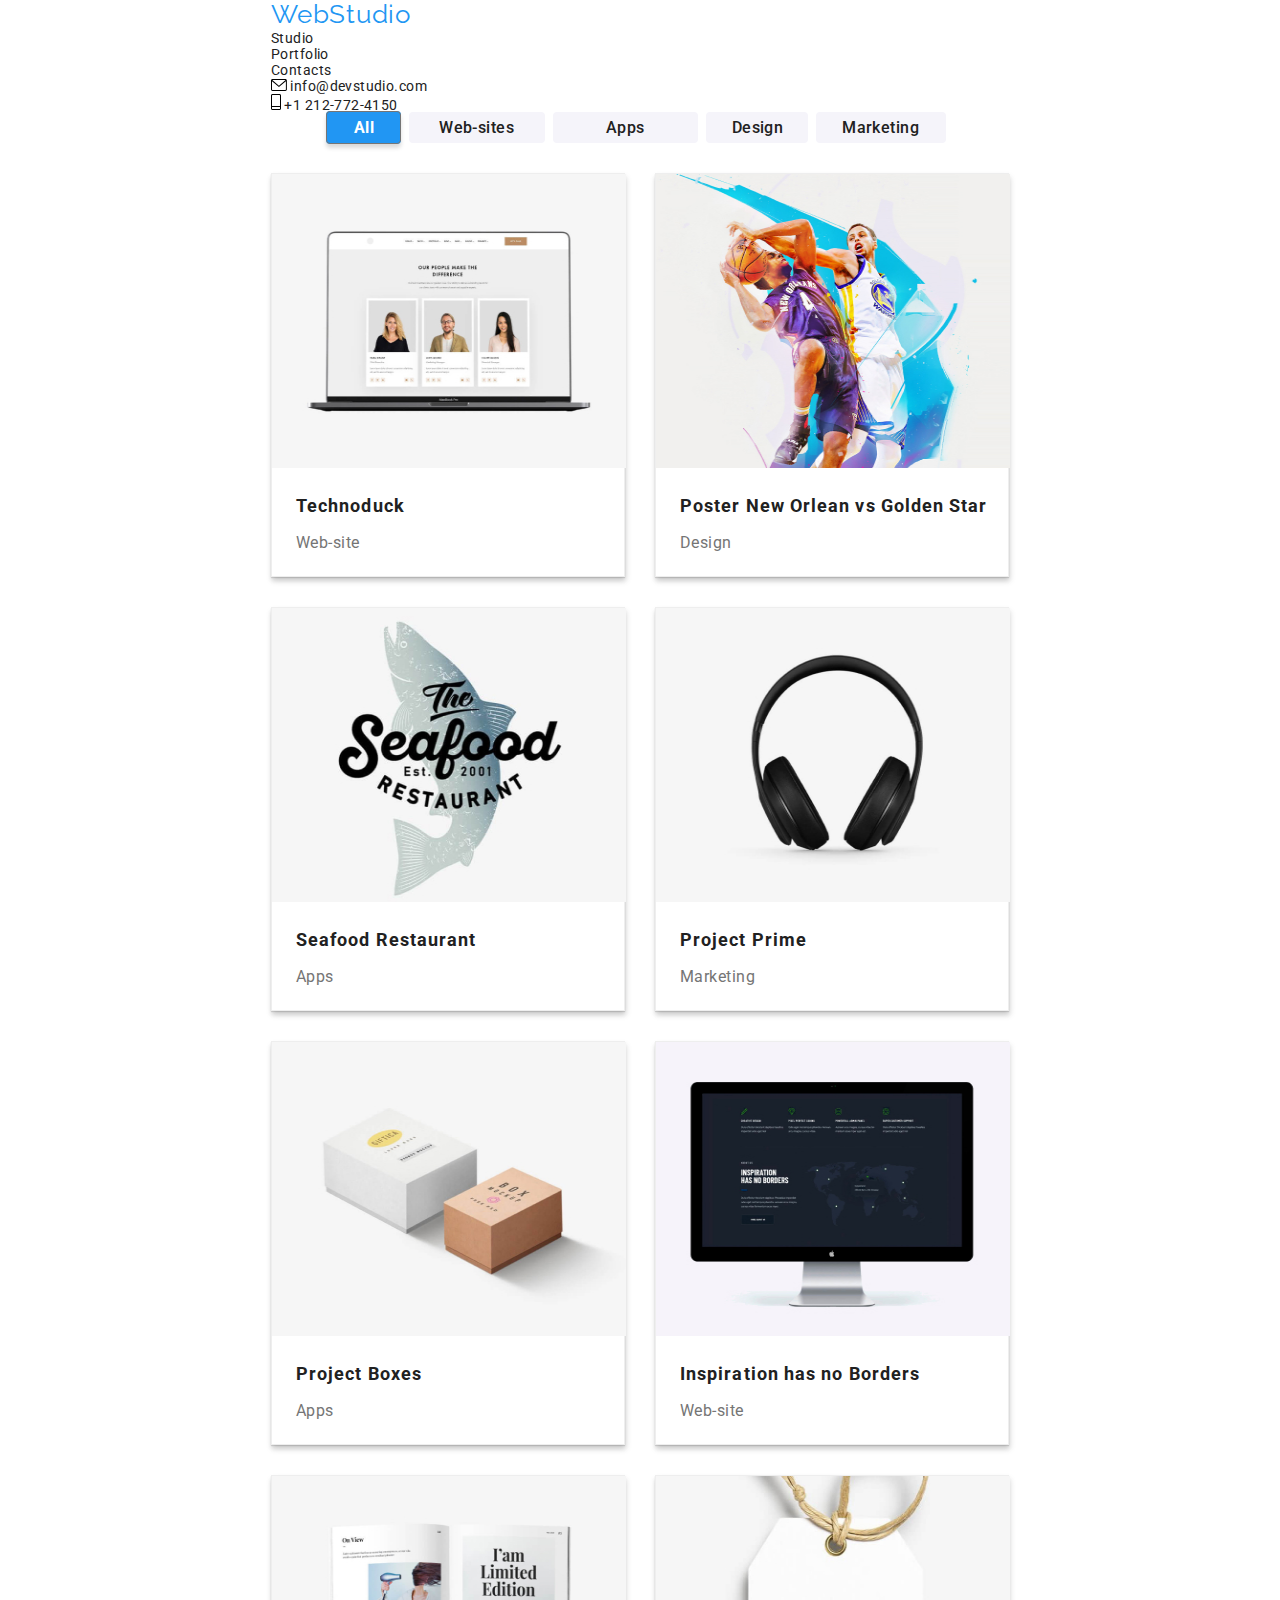
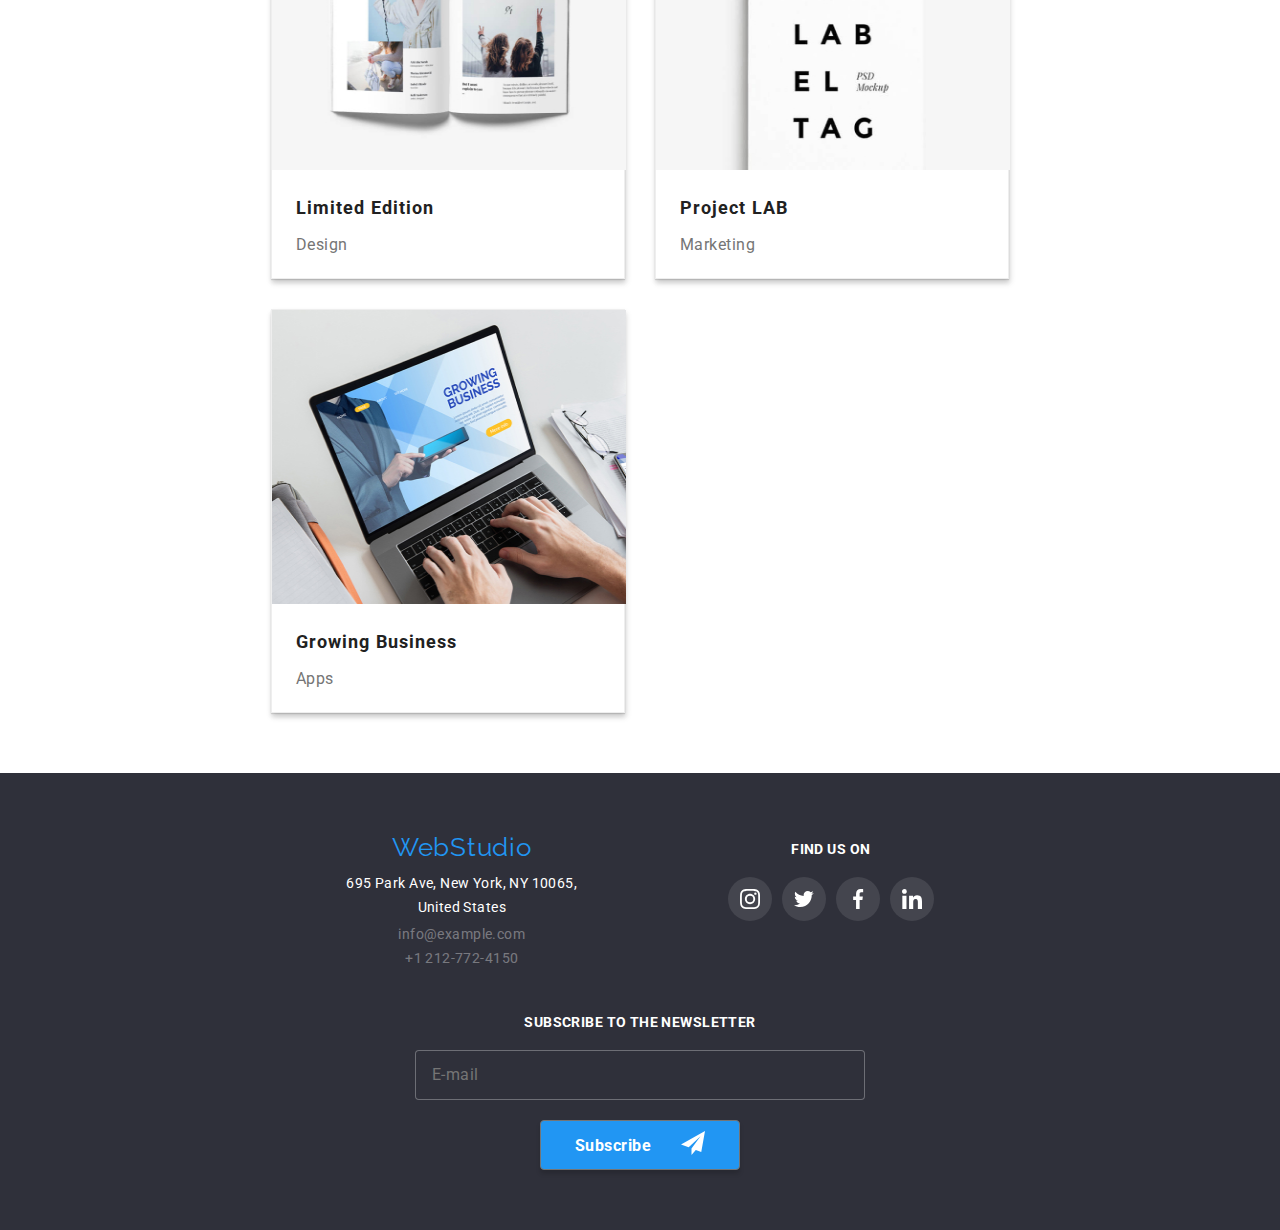
==== portfolio.html @ 18151e10 "finishing footer for 768px adapt" ====
<!DOCTYPE html>
<html lang="en">
  <head>
    <meta charset="UTF-8" />
    <meta http-equiv="X-UA-Compatible" content="IE=edge" />
    <meta name="viewport" content="width=device-width, initial-scale=1.0" />
    <link rel="preconnect" href="https://fonts.googleapis.com" />
    <link rel="preconnect" href="https://fonts.gstatic.com" crossorigin />
    <link
      href="https://fonts.googleapis.com/css2?family=Raleway:wght@700&family=Roboto:wght@400;500;700;900&display=swap"
      rel="stylesheet"
    />
    <link rel="stylesheet" href="./css/main.css" />
    <title>WebStudio Portfolio</title>
  </head>
  <body>
    <header class="container">
      <nav class="nav">
        <a href="#" class="logo">WebStudio</a>
        <ul class="nav__list">
          <li class="nav__item"><a href="./index.html" class="active-hrv">Studio</a></li>
          <li class="nav__item">
            <a href="./portfolio.html" class="active">Portfolio</a>
          </li>
          <li class="nav__item"><a href="" class="active-hrv">Contacts</a></li>
        </ul>
        <ul class="nav__contacts">
          <li class="nav__item">
            <a class="nav__email-icon" href="mailto:info@devstudio.com">
              <svg class="icons-list" width="16" height="12">
                <use
                  href="./images/icons-sprite/icons-sprite.svg#envelope-icon"
                ></use>
              </svg>
              info@devstudio.com</a
            >
          </li>
          <li class="nav__item">
            <a class="nav__mobile-icon" href="tel:+1 212-772-4150">
              <svg class="icons-list" width="10" height="16">
                <use
                  href="./images/icons-sprite/icons-sprite.svg#mobile-icon"
                ></use>
              </svg>
              +1 212-772-4150</a
            >
          </li>
        </ul>
      </nav>
    </header>
    <main>
      <section class="container">
        <ul class="portfolio__nav">
          <li class="portfolio__list">
            <a href="" class="button active-button button-1">All</a>
          </li>
          <li class="portfolio__list">
            <a href="" class="button unactive-button button-2">Web-sites</a>
          </li>
          <li class="portfolio__list">
            <a href="" class="button unactive-button button-3">Apps</a>
          </li>
          <li class="portfolio__list">
            <a href="" class="button unactive-button button-4">Design</a>
          </li>
          <li class="portfolio__list">
            <a href="" class="button unactive-button button-5">Marketing</a>
          </li>
        </ul>
      </section>
      <section class="portfolio-gallery container">
        <ul class="gallery__list">
          <li class="gallery__list-item">
            <a class="gallery__list-link" href="">
              <img class="gallery__list-img"
                src="./images/portfolio-page/portfolio-1.jpg"
                alt="UI Designer"
              />
              <div class="overlay">
                <p class="overlay__text">
                  Technoduck is a state-of-the-art coronavirus distribution
                  platform. Companies use this platform for digital espionage
                  and attacks on competitors' secure servers.
                </p>
              </div>
            </a>
            <h2 class="gallery__list-title">Technoduck</h2>
            <p class="gallery__list-text">Web-site</p>
          </li>
          <li class="gallery__list-item">
            <a class="gallery__list-link" href=""
              ><img class="gallery__list-img"
                src="./images/portfolio-page/portfolio-2.jpg"
                alt="UI Designer"
                width="370"
                height="294"
              />
              <div class="overlay">
                <p class="overlay__text">
                  Technoduck is a state-of-the-art coronavirus distribution
                  platform. Companies use this platform for digital espionage
                  and attacks on competitors' secure servers.
                </p>
              </div></a
            >
            <h2 class="gallery__list-title">Poster New Orlean vs Golden Star</h2>
            <p class="gallery__list-text">Design</p>
          </li>
          <li class="gallery__list-item">
            <a class="gallery__list-link" href=""
              ><img class="gallery__list-img"
                src="./images/portfolio-page/portfolio-3.jpg"
                alt="UI Designer"
                width="370"
                height="294"
              />
              <div class="overlay">
                <p class="overlay__text">
                  Technoduck is a state-of-the-art coronavirus distribution
                  platform. Companies use this platform for digital espionage
                  and attacks on competitors' secure servers.
                </p>
              </div></a
            >
            <h2 class="gallery__list-title">Seafood Restaurant</h2>
            <p class="gallery__list-text">Apps</p>
          </li>
          <li class="gallery__list-item">
            <a class="gallery__list-link" href=""
              ><img class="gallery__list-img"
                src="./images/portfolio-page/portfolio-4.jpg"
                alt="UI Designer"
                width="370"
                height="294"
              />
              <div class="overlay">
                <p class="overlay__text">
                  Technoduck is a state-of-the-art coronavirus distribution
                  platform. Companies use this platform for digital espionage
                  and attacks on competitors' secure servers.
                </p>
              </div></a
            >
            <h2 class="gallery__list-title">Project Prime</h2>
            <p class="gallery__list-text">Marketing</p>
          </li>
          <li class="gallery__list-item">
            <a class="gallery__list-link" href=""
              ><img class="gallery__list-img"
                src="./images/portfolio-page/portfolio-5.jpg"
                alt="UI Designer"
                width="370"
                height="294"
              />
              <div class="overlay">
                <p class="overlay__text">
                  Technoduck is a state-of-the-art coronavirus distribution
                  platform. Companies use this platform for digital espionage
                  and attacks on competitors' secure servers.
                </p>
              </div></a
            >
            <h2 class="gallery__list-title">Project Boxes</h2>
            <p class="gallery__list-text">Apps</p>
          </li>
          <li class="gallery__list-item">
            <a class="gallery__list-link" href=""
              ><img class="gallery__list-img"
                src="./images/portfolio-page/portfolio-6.jpg"
                alt="UI Designer"
                width="370"
                height="294"
              />
              <div class="overlay">
                <p class="overlay__text">
                  Technoduck is a state-of-the-art coronavirus distribution
                  platform. Companies use this platform for digital espionage
                  and attacks on competitors' secure servers.
                </p>
              </div></a
            >
            <h2 class="gallery__list-title">Inspiration has no Borders</h2>
            <p class="gallery__list-text">Web-site</p>
          </li>
          <li class="gallery__list-item">
            <a class="gallery__list-link" href=""
              ><img class="gallery__list-img"
                src="./images/portfolio-page/portfolio-7.jpg"
                alt="UI Designer"
                width="370"
                height="294"
              />
              <div class="overlay">
                <p class="overlay__text">
                  Technoduck is a state-of-the-art coronavirus distribution
                  platform. Companies use this platform for digital espionage
                  and attacks on competitors' secure servers.
                </p>
              </div></a
            >
            <h2 class="gallery__list-title">Limited Edition</h2>
            <p class="gallery__list-text">Design</p>
          </li>
          <li class="gallery__list-item">
            <a class="gallery__list-link" href=""
              ><img class="gallery__list-img"
                src="./images/portfolio-page/portfolio-8.jpg"
                alt="UI Designer"
                width="370"
                height="294"
              />
              <div class="overlay">
                <p class="overlay__text">
                  Technoduck is a state-of-the-art coronavirus distribution
                  platform. Companies use this platform for digital espionage
                  and attacks on competitors' secure servers.
                </p>
              </div></a
            >
            <h2 class="gallery__list-title">Project LAB</h2>
            <p class="gallery__list-text">Marketing</p>
          </li>
          <li class="gallery__list-item">
            <a class="gallery__list-link" href=""
              ><img class="gallery__list-img"
                src="./images/portfolio-page/portfolio-9.jpg"
                alt="UI Designer"
                width="370"
                height="294"
              />
              <div class="overlay">
                <p class="overlay__text">
                  Technoduck is a state-of-the-art coronavirus distribution
                  platform. Companies use this platform for digital espionage
                  and attacks on competitors' secure servers.
                </p>
              </div></a
            >
            <h2 class="gallery__list-title">Growing Business</h2>
            <p class="gallery__list-text">Apps</p>
          </li>
        </ul>
      </section>
    </main>
    
    <!-- FOOTER -->

    <footer>
      <div class="container flex flex-align-items-center">
        <div class="contacts-block">
          <div class="footer-contacts">
          <div class="logo2"><a href="#" class="logo">WebStudio</a></div>
          <a
            class="google-map-link"
            href="https://www.google.com/maps/place/695+Park+Ave,+New+York,+NY+10065,+%D0%A1%D0%BF%D0%BE%D0%BB%D1%83%D1%87%D0%B5%D0%BD%D1%96+%D0%A8%D1%82%D0%B0%D1%82%D0%B8+%D0%90%D0%BC%D0%B5%D1%80%D0%B8%D0%BA%D0%B8/@40.7689034,-73.9672196,17z/data=!4m13!1m7!3m6!1s0x89c258ebe8836e8f:0xa007c44e7c4aa0eb!2zNjk1IFBhcmsgQXZlLCBOZXcgWW9yaywgTlkgMTAwNjUsINCh0L_QvtC70YPRh9C10L3RliDQqNGC0LDRgtC4INCQ0LzQtdGA0LjQutC4!3b1!8m2!3d40.7688994!4d-73.9650256!3m4!1s0x89c258ebe8836e8f:0xa007c44e7c4aa0eb!8m2!3d40.7688994!4d-73.9650256"
            target="_blank"
            >695 Park Ave, New York, NY 10065, United States</a
          >
          <ul class="footer-contacts__list">
            <li>
              <a href="mailto:info@example.com" class="footer-contacts__item"
                >info@example.com</a
              >
            </li>
            <li>
              <a href="tel:+1 212-772-4150" class="footer-contacts__item"
                >+1 212-772-4150</a
              >
            </li>
          </ul>
        </div>
        <div class="footer-social">
          <h2 class="footer-title">Find us on</h2>
          <ul class="team-social__icon-list footer-social__icons-list">
            <li class="footer-social__icons-list__item">
              <a href="" class="team-social__link footer-social__icons-link">
                <svg class="footer-social__icons" width="20" height="20">
                  <use
                    href="./images/icons-sprite/icons-sprite.svg#instagram-1"
                  ></use>
                </svg>
              </a>
            </li>
            <li class="footer-social__icons-list__item">
              <a href="" class="team-social__link footer-social__icons-link">
                <svg class="footer-social__icons" width="20" height="20">
                  <use
                    href="./images/icons-sprite/icons-sprite.svg#twitter-1"
                  ></use>
                </svg>
              </a>
            </li>
            <li class="footer-social__icons-list__item">
              <a href="" class="team-social__link footer-social__icons-link">
                <svg class="footer-social__icons" width="20" height="20">
                  <use
                    href="./images/icons-sprite/icons-sprite.svg#facebook-1"
                  ></use>
                </svg>
              </a>
            </li>
            <li class="footer-social__icons-list__item">
              <a href="" class="team-social__link footer-social__icons-link">
                <svg class="footer-social__icons" width="20" height="20">
                  <use
                    href="./images/icons-sprite/icons-sprite.svg#linkedin-1"
                  ></use>
                </svg>
              </a>
            </li>
          </ul>
        </div>
        </div>
        <div class="footer-form">
          <h2 class="footer-title">Subscribe to the newsletter</h2>
          <form class="subscribe-form">
            <div class="footer__email-input-block">
              <input
                class="footer__email-input"
                type="email"
                name="email"
                id="footer-email"
                placeholder=" "
              />
              <label for="" class="footer__email-label">E-mail</label>
            </div>
            <button class="button footer-button">
              <span class="footer-button__label">Subscribe</span>
              <svg class="icon-send">
                <use
                  href="./images/icons-sprite/icons-sprite.svg#icon-send"
                ></use>
              </svg>
            </button>
          </form>
        </div>
      </div>
    </footer>
  </body>
</html>
---- css/main.css ----
/**
 * Minified by jsDelivr using clean-css v4.2.3.
 * Original file: /npm/modern-normalize@1.1.0/modern-normalize.css
 *
 * Do NOT use SRI with dynamically generated files! More information: https://www.jsdelivr.com/using-sri-with-dynamic-files
 */
/*! modern-normalize v1.1.0 | MIT License | https://github.com/sindresorhus/modern-normalize */
*,
::after,
::before {
  -webkit-box-sizing: border-box;
          box-sizing: border-box;
}

html {
  -moz-tab-size: 4;
  -o-tab-size: 4;
     tab-size: 4;
}

html {
  line-height: 1.15;
  -webkit-text-size-adjust: 100%;
}

body {
  margin: 0;
}

body {
  font-family: system-ui, -apple-system, "Segoe UI", Roboto, Helvetica, Arial, sans-serif, "Apple Color Emoji", "Segoe UI Emoji";
}

hr {
  height: 0;
  color: inherit;
}

abbr[title] {
  -webkit-text-decoration: underline dotted;
          text-decoration: underline dotted;
}

b,
strong {
  font-weight: bolder;
}

code,
kbd,
pre,
samp {
  font-family: ui-monospace, SFMono-Regular, Consolas, "Liberation Mono", Menlo, monospace;
  font-size: 1em;
}

small {
  font-size: 80%;
}

sub,
sup {
  font-size: 75%;
  line-height: 0;
  position: relative;
  vertical-align: baseline;
}

sub {
  bottom: -0.25em;
}

sup {
  top: -0.5em;
}

table {
  text-indent: 0;
  border-color: inherit;
}

button,
input,
optgroup,
select,
textarea {
  font-family: inherit;
  font-size: 100%;
  line-height: 1.15;
  margin: 0;
}

button,
select {
  text-transform: none;
}

[type=button],
[type=reset],
[type=submit],
button {
  -webkit-appearance: button;
}

::-moz-focus-inner {
  border-style: none;
  padding: 0;
}

:-moz-focusring {
  outline: 1px dotted ButtonText;
}

:-moz-ui-invalid {
  box-shadow: none;
}

legend {
  padding: 0;
}

progress {
  vertical-align: baseline;
}

::-webkit-inner-spin-button,
::-webkit-outer-spin-button {
  height: auto;
}

[type=search] {
  -webkit-appearance: textfield;
  outline-offset: -2px;
}

::-webkit-search-decoration {
  -webkit-appearance: none;
}

::-webkit-file-upload-button {
  -webkit-appearance: button;
  font: inherit;
}

summary {
  display: list-item;
}

/*# sourceMappingURL=/sm/b8ae781793ee4eb86edef3f2a2ac43a5575d063ed8cd287d7553f9f1b2776616.map */
.container {
  margin: 0 auto;
  padding: 0 15px;
}
@media screen and (min-width: 480px) {
  .container {
    width: 480px;
  }
}
@media screen and (min-width: 768px) {
  .container {
    width: 768px;
  }
}
@media screen and (min-width: 1440px) {
  .container {
    width: 1200px;
  }
}

* {
  -webkit-box-sizing: border-box;
          box-sizing: border-box;
  margin: 0;
  font-size: 14px;
  font-family: Roboto, serif;
  background-color: #ffffff;
  letter-spacing: 0.03em;
}

a {
  text-decoration: none;
  color: #212121;
}

li {
  list-style: none;
}

ul {
  padding-left: 0;
}

.margin-top {
  margin-top: 94px;
}

section .container {
  background-color: inherit;
}

.secondary-title {
  text-align: center;
  color: #212121;
  font-family: Roboto, serif;
  font-size: 36px;
  font-weight: 700;
  line-height: 1.1666;
  letter-spacing: 0.03rem;
  padding-top: 60px;
  padding-bottom: 30px;
}
@media screen and (min-width: 1600px) {
  .secondary-title {
    padding-top: 94px;
    padding-bottom: 50px;
  }
}

.button {
  font-weight: 700;
  letter-spacing: 0.03rem;
  color: #ffffff;
  font-size: 16px;
  line-height: 1.875;
  min-width: 200px;
  background-color: #2196f3;
  padding: 10px 20px;
  border: 1px solid #757575;
  -webkit-box-shadow: 0px 4px 4px rgba(0, 0, 0, 0.15);
  box-shadow: 0px 4px 4px rgba(0, 0, 0, 0.15);
  -webkit-transition: 1s ease;
  transition: 1s ease;
  border-radius: 4px;
  cursor: pointer;
}

.button {
  font-weight: 700;
  letter-spacing: 0.03rem;
  color: #ffffff;
  font-size: 16px;
  line-height: 1.875;
  min-width: 200px;
  background-color: #2196f3;
  padding: 10px 20px;
  border: 1px solid #757575;
  -webkit-box-shadow: 0px 4px 4px rgba(0, 0, 0, 0.15);
          box-shadow: 0px 4px 4px rgba(0, 0, 0, 0.15);
  -webkit-transition: 1s ease;
  transition: 1s ease;
  border-radius: 4px;
  cursor: pointer;
}

.logo {
  display: block;
  font-size: 26px;
  font-family: Raleway, serif;
  color: #2196f3;
}
@media screen and (max-width: 480) {
  .logo {
    max-width: 480px;
  }
}

.logo3 {
  padding: 15px 0;
}

.hero {
  position: relative;
  display: -webkit-box;
  display: -ms-flexbox;
  display: flex;
  -webkit-box-align: center;
      -ms-flex-align: center;
          align-items: center;
  text-align: center;
  width: 100%;
  height: 400px;
  max-width: 480px;
  color: #ffffff;
  font-family: Roboto, serif;
  width: 100%;
  margin: 0 auto;
  background-color: #2f303a;
  background-image: -webkit-gradient(linear, left top, left bottom, from(rgba(47, 48, 58, 0.2)), to(rgba(47, 48, 58, 0.2))), url("../images/hero-image.jpg");
  background-image: linear-gradient(rgba(47, 48, 58, 0.2), rgba(47, 48, 58, 0.2)), url("../images/hero-image.jpg");
  background-repeat: no-repeat;
  background-position: center;
  background-size: cover;
  margin-bottom: 60px;
  padding: 118px 0;
}

.hero > .container {
  display: -webkit-box;
  display: -ms-flexbox;
  display: flex;
  -webkit-box-align: center;
      -ms-flex-align: center;
          align-items: center;
  display: flex;
  background: transparent;
  -webkit-box-orient: vertical;
  -webkit-box-direction: normal;
      -ms-flex-direction: column;
          flex-direction: column;
}

.hero__title {
  width: 100%;
  background: transparent;
  margin: 0;
  text-transform: uppercase;
  font-weight: 900;
  font-size: 26px;
  line-height: 1.3636;
  padding: 0 60px;
  margin-bottom: 30px;
}

.button {
  font-weight: 700;
  letter-spacing: 0.03rem;
  color: #ffffff;
  font-size: 16px;
  line-height: 1.875;
  min-width: 200px;
  background-color: #2196f3;
  padding: 10px 20px;
  border: 1px solid #757575;
  -webkit-box-shadow: 0px 4px 4px rgba(0, 0, 0, 0.15);
          box-shadow: 0px 4px 4px rgba(0, 0, 0, 0.15);
  -webkit-transition: 1s ease;
  transition: 1s ease;
  border-radius: 4px;
  cursor: pointer;
}

.hero .button:hover {
  color: #2196f3;
  background-color: #ffffff;
}

.backdrop {
  position: fixed;
  top: 0;
  left: 0;
  width: 100%;
  height: 100%;
  z-index: 2;
  background-color: rgba(104, 104, 104, 0.5);
  opacity: 1;
  -webkit-transition: opacity 250ms cubic-bezier(0.075, 0.82, 0.165, 1);
  transition: opacity 250ms cubic-bezier(0.075, 0.82, 0.165, 1);
}

.is-hidden {
  opacity: 0;
  pointer-events: none;
  scroll-behavior: unset;
}
.is-hidden .modal-window {
  -webkit-transform: translate(-50%, -50%) scale(0.8);
          transform: translate(-50%, -50%) scale(0.8);
}

.modal-window {
  position: absolute;
  top: 50%;
  left: 50%;
  -webkit-transform: translate(-50%, -50%);
          transform: translate(-50%, -50%);
  width: 450px;
  height: 609px;
  -webkit-box-shadow: 0px 1px 3px rgba(0, 0, 0, 0.12), 0px 1px 1px rgba(0, 0, 0, 0.14), 0px 2px 1px rgba(0, 0, 0, 0.2);
          box-shadow: 0px 1px 3px rgba(0, 0, 0, 0.12), 0px 1px 1px rgba(0, 0, 0, 0.14), 0px 2px 1px rgba(0, 0, 0, 0.2);
  border-radius: 4px;
  -webkit-transform: translate(-50%, -50%) scale(1);
          transform: translate(-50%, -50%) scale(1);
  -webkit-transition: -webkit-transform 250ms cubic-bezier(0.075, 0.82, 0.165, 1);
  transition: -webkit-transform 250ms cubic-bezier(0.075, 0.82, 0.165, 1);
  transition: transform 250ms cubic-bezier(0.075, 0.82, 0.165, 1);
  transition: transform 250ms cubic-bezier(0.075, 0.82, 0.165, 1), -webkit-transform 250ms cubic-bezier(0.075, 0.82, 0.165, 1);
}
@media screen and (min-width: 1600px) {
  .modal-window {
    width: 528px;
    height: 581px;
  }
}

.closing-button {
  display: -webkit-box;
  display: -ms-flexbox;
  display: flex;
  -webkit-box-align: center;
      -ms-flex-align: center;
          align-items: center;
  -webkit-box-pack: center;
      -ms-flex-pack: center;
          justify-content: center;
  position: absolute;
  top: 8px;
  right: 8px;
  width: 30px;
  height: 30px;
  border-radius: 50%;
  border: 1px solid rgba(0, 0, 0, 0.1);
  cursor: pointer;
}
.closing-button:hover {
  border: 1px solid #2196f3;
}
.closing-button:hover .closing-icon {
  fill: #2196f3;
}

.closing-icon {
  margin: 0;
  padding: 0;
  width: 11px;
  height: 11px;
  fill: currentColor;
  background-repeat: no-repeat;
  cursor: pointer;
}

.request-form {
  color: #757575;
  padding: 0 40px;
  font-family: "Roboto";
  letter-spacing: 0.03em;
  font-style: normal;
}

.request-form__title {
  font-weight: 700;
  font-size: 20px;
  line-height: 1.15;
  text-align: center;
  color: #212121;
  margin-top: 40px;
  margin-bottom: 44px;
}
@media screen and (min-width: 1600px) {
  .request-form__title {
    margin-bottom: 30px;
  }
}

.field-form {
  position: relative;
}
.field-form:focus-within .field-form__text {
  -webkit-transform: translate(-43px, -30px);
          transform: translate(-43px, -30px);
}
.field-form:hover .field-form__icon {
  fill: #2196f3;
}
@media screen and (min-width: 1600px) {
  .field-form {
    position: relative;
    margin: 0 auto;
    padding: 0;
    display: -webkit-box;
    display: -ms-flexbox;
    display: flex;
    -webkit-box-orient: vertical;
    -webkit-box-direction: normal;
        -ms-flex-direction: column;
            flex-direction: column;
    text-align: left;
  }
}

.field-form__input,
.field-form__textarea {
  width: 370px;
  border: 1px solid rgba(33, 33, 33, 0.2);
  border-radius: 4px;
  margin-bottom: 10px;
  padding: 10px 20px;
  resize: none;
  -webkit-transition: outline 250ms linear;
  transition: outline 250ms linear;
}
.field-form__input:hover, .field-form__input:focus,
.field-form__textarea:hover,
.field-form__textarea:focus {
  outline: 1px solid #2196f3;
}

.field-form__input {
  margin-bottom: 28px;
  padding-left: 42px;
}
.field-form__input:not(:-moz-placeholder-shown) + .field-form__text {
  transform: translate(-43px, -30px);
}
.field-form__input:not(:-ms-input-placeholder) + .field-form__text {
  transform: translate(-43px, -30px);
}
.field-form__input:not(:placeholder-shown) + .field-form__text {
  -webkit-transform: translate(-43px, -30px);
          transform: translate(-43px, -30px);
}
.field-form__input:focus ~ .field-form__icon {
  fill: #2196f3;
}

.field-form__textarea {
  height: 120px;
  margin-bottom: 0;
}

.field-form__comments {
  position: absolute;
  top: -15%;
  left: 0;
}

.field-form__text {
  position: absolute;
  top: 2%;
  left: 42px;
  -webkit-transform: translate(0);
          transform: translate(0);
  -webkit-transition: -webkit-transform 250ms linear;
  transition: -webkit-transform 250ms linear;
  transition: transform 250ms linear;
  transition: transform 250ms linear, -webkit-transform 250ms linear;
  margin-bottom: 4px;
  font-size: 14px;
  line-height: 1.16666;
  letter-spacing: 0.01em;
}

.field-form__text-comments {
  position: absolute;
  top: -15%;
  left: 0;
}

.field-form__textarea-block {
  position: relative;
  margin-bottom: 20px;
}

.flex-form {
  display: -webkit-box;
  display: -ms-flexbox;
  display: flex;
  -webkit-box-orient: horizontal;
  -webkit-box-direction: normal;
      -ms-flex-direction: row;
          flex-direction: row;
}

.checkbox-form {
  -webkit-appearance: none;
     -moz-appearance: none;
          appearance: none;
  /* position: absolute; */
  /* absolute doesn't work correctly because of another type of preferences */
  /* position: absolute; */
  width: 1px;
  height: 1px;
  margin: -1px;
  border: 0;
  padding: 0;
  clip: rect(0 0 0 0);
  overflow: hidden;
}
.checkbox-form:checked + .check__form-icon {
  background-image: url("../images/icons-sprite/icon-check.svg");
  background-color: #2196f3;
  background-size: contain;
  border-radius: 3px;
  border-color: #2196f3;
  background-origin: border-box;
}

.check__form-icon {
  position: absolute;
  top: 0;
  left: 0;
  border: 2px solid black;
  width: 16px;
  height: 15px;
  fill: black;
  border-radius: 2px;
}

.checkbox-form__text {
  margin-left: 24px;
  font-size: 12px;
  text-align: left;
}

.button__d-block {
  display: block;
  margin: 20px auto 40px auto;
}

.field-form__icon {
  position: absolute;
  top: 3%;
  left: 15px;
  fill: #212121;
  -webkit-transition: fill 250ms linear;
  transition: fill 250ms linear;
}

.name__form-icon {
  width: 12px;
  height: 12px;
}

.phone__form-icon {
  width: 13px;
  height: 13px;
}

.email__form-icon {
  width: 15px;
  height: 12px;
}

.soft-skills-section {
  margin-right: 0;
  margin-bottom: 100px;
  font-size: 14px;
}

.soft-skills__icons-div {
  display: -webkit-box;
  display: -ms-flexbox;
  display: flex;
  -webkit-box-align: center;
      -ms-flex-align: center;
          align-items: center;
  -webkit-box-pack: center;
      -ms-flex-pack: center;
          justify-content: center;
  height: 120px;
  max-width: 480;
  margin-bottom: 30px;
  text-align: center;
  background-color: #f5f4fa;
  border-radius: 4px;
}

.soft-skills__icons-list {
  background-color: transparent;
}

.soft-skills__title {
  text-align: center;
  padding-bottom: 10px;
  font-weight: 700;
  text-transform: uppercase;
}

.soft-skills__text {
  color: #757575;
  line-height: 1.7;
  margin-bottom: 30px;
}

.what-we-do-list {
  display: -webkit-box;
  display: -ms-flexbox;
  display: flex;
  position: relative;
  -webkit-box-pack: justify;
      -ms-flex-pack: justify;
          justify-content: space-between;
  z-index: 1;
  margin-bottom: 94px;
}

.what-we-do-list__content {
  position: relative;
}

.what-we-do-list-content p {
  position: absolute;
  left: 0;
  bottom: 0;
  width: 100%;
  padding: 27px 0;
  background: rgba(47, 48, 58, 0.8);
  text-align: center;
  text-transform: uppercase;
  color: #ffffff;
}

@media screen and (max-width: 1600px) {
  .what-we-do__title,
.what-we-do-list {
    display: none;
  }
}
.our-team {
  background-color: #f5f4fa;
  padding-bottom: 60px;
}
@media screen and (min-width: 1600px) {
  .our-team {
    padding-bottom: 94px;
  }
}

.gray-bg {
  background-color: inherit;
}

.our-team__list {
  background: inherit;
}

.our-team__person {
  text-align: center;
  margin-bottom: 30px;
  -webkit-box-shadow: 0px 1px 3px rgba(0, 0, 0, 0.12), 0px 1px 1px rgba(0, 0, 0, 0.14), 0px 2px 1px rgba(0, 0, 0, 0.2);
          box-shadow: 0px 1px 3px rgba(0, 0, 0, 0.12), 0px 1px 1px rgba(0, 0, 0, 0.14), 0px 2px 1px rgba(0, 0, 0, 0.2);
  border-radius: 0px 0px 4px 4px;
}
.our-team__person:last-child {
  margin-bottom: 0;
}

.our-team__title {
  padding-top: 60px;
  padding-bottom: 30px;
}

.our-team__img {
  width: 450px;
  height: 460px;
  margin-bottom: 30px;
}

.our-team__name {
  font-weight: 500;
  margin-bottom: 10px;
  font-size: 16px;
}

.our-team__position {
  font-weight: 400;
  color: #757575;
  font-size: 16px;
  padding-bottom: 16px;
}

.team-social__icon-list {
  width: 100%;
  margin-bottom: 30px;
  display: -webkit-inline-box;
  display: -ms-inline-flexbox;
  display: inline-flex;
  -webkit-box-pack: center;
      -ms-flex-pack: center;
          justify-content: center;
}

.team-social__icon-list li {
  display: list-item;
}

.team-social__link {
  -webkit-transition: 250ms cubic-bezier(0.4, 0, 0.2, 1);
  transition: 250ms cubic-bezier(0.4, 0, 0.2, 1);
  color: #afb1b8;
  display: -webkit-box;
  display: -ms-flexbox;
  display: flex;
  -webkit-box-pack: center;
      -ms-flex-pack: center;
          justify-content: center;
  -webkit-box-align: center;
      -ms-flex-align: center;
          align-items: center;
  width: 44px;
  height: 44px;
  border-radius: 50%;
  outline: none;
}
.team-social__link:hover, .team-social__link:focus {
  background-color: #2196f3;
}
.team-social__link:hover .team-social__icon, .team-social__link:focus .team-social__icon {
  -webkit-transition: 250ms cubic-bezier(0.4, 0, 0.2, 1);
  transition: 250ms cubic-bezier(0.4, 0, 0.2, 1);
  background-color: #2196f3;
  fill: #ffffff;
}

.team-social__icon {
  -webkit-transition: 250ms cubic-bezier(0.4, 0, 0.2, 1);
  transition: 250ms cubic-bezier(0.4, 0, 0.2, 1);
  fill: currentColor;
}

.regular-customers__list {
  display: -webkit-box;
  display: -ms-flexbox;
  display: flex;
  -webkit-box-pack: justify;
      -ms-flex-pack: justify;
          justify-content: space-between;
  -ms-flex-wrap: wrap;
      flex-wrap: wrap;
  margin-bottom: 60px;
}
@media screen and (min-width: 1600px) {
  .regular-customers__list {
    margin-bottom: 94px;
    -ms-flex-wrap: nowrap;
        flex-wrap: nowrap;
  }
}

.regular-customers__link:nth-child(2n+1) {
  margin-bottom: 30px;
}
.regular-customers__link:nth-last-child(-n+2) {
  margin-bottom: 0;
}
@media screen and (min-width: 1600px) {
  .regular-customers__link:nth-child(2n+1) {
    margin-bottom: 0;
  }
}

.regular-customers__list-item {
  width: 210px;
  height: 92px;
  border: 1px solid #afb1b8;
  border-radius: 4px;
  display: -webkit-box;
  display: -ms-flexbox;
  display: flex;
  -webkit-box-pack: center;
      -ms-flex-pack: center;
          justify-content: center;
  -webkit-box-align: center;
      -ms-flex-align: center;
          align-items: center;
}
.regular-customers__list-item:hover {
  border: 1px solid #2196f3;
}
@media screen and (min-width: 1600px) {
  .regular-customers__list-item {
    width: 170px;
    height: 92px;
  }
  .regular-customers__list-item:nth-child(2n+1) {
    margin-bottom: 0;
  }
}

.regular-customers__icon {
  fill: #afb1b8;
  -webkit-transition: 250ms cubic-bezier(0.4, 0, 0.2, 1);
  transition: 250ms cubic-bezier(0.4, 0, 0.2, 1);
}

.regular-customers__link:hover .regular-customers__icon,
.regular-customers__link:focus .regular-customers__icon {
  fill: #2196f3;
}

footer,
footer .container,
footer a,
footer p,
footer ul,
footer li,
footer h2,
.footer-social,
.footer-social__icons,
.footer-form,
.subscribe-form,
.footer__email-input,
.footer__email-label,
.footer__email-input-block {
  background-color: #2f303a;
}

@media screen and (min-width: 1440px) {
  footer {
    display: -webkit-box;
    display: -ms-flexbox;
    display: flex;
    -webkit-box-align: center;
        -ms-flex-align: center;
            align-items: center;
  }
}

.footer-title {
  color: #ffffff;
  text-transform: uppercase;
  line-height: 1.1428;
  margin-bottom: 20px;
  text-align: center;
}
@media screen and (min-width: 1440px) {
  .footer-title {
    text-align: left;
  }
}

.contacts-block {
  background-color: inherit;
}
@media screen and (min-width: 768px) {
  .contacts-block {
    display: -webkit-box;
    display: -ms-flexbox;
    display: flex;
    -ms-flex-pack: distribute;
        justify-content: space-around;
    -webkit-box-align: center;
        -ms-flex-align: center;
            align-items: center;
  }
}

.footer-contacts {
  background-color: inherit;
}
.footer-contacts:hover .google-map-link, .footer-contacts:focus .google-map-link {
  color: rgba(255, 255, 255, 0.8);
}
@media screen and (min-width: 768px) {
  .footer-contacts {
    display: inline-block;
  }
}
@media screen and (min-width: 1440px) {
  .footer-contacts {
    text-align: left;
  }
}

.logo2 {
  display: block;
  padding-top: 60px;
  background-color: #2f303a;
  padding-bottom: 9px;
  text-align: center;
}
@media screen and (min-width: 1440px) {
  .logo2 {
    text-align: left;
  }
}

.google-map-link {
  display: block;
  color: #ffffff;
  line-height: 1.714;
  width: 231px;
  margin-left: auto;
  margin-right: auto;
  text-align: center;
  margin-bottom: 6px;
}
@media screen and (min-width: 1440px) {
  .google-map-link {
    text-align: left;
  }
}

.footer-contacts__list {
  display: block;
  margin-bottom: 48px;
}

.footer-contacts__item {
  display: block;
  color: #ffffff;
  opacity: 0.6;
  color: rgba(255, 255, 255, 0.6);
  -webkit-transition: 250ms cubic-bezier(0.4, 0, 0.2, 1);
  transition: 250ms cubic-bezier(0.4, 0, 0.2, 1);
  text-align: center;
  margin-bottom: 8px;
}
.footer-contacts__item:hover, .footer-contacts__item:focus {
  color: rgba(255, 255, 255, 0.8);
}
@media screen and (min-width: 1440px) {
  .footer-contacts__item {
    text-align: left;
    margin-bottom: 9px;
  }
}

@media screen and (min-width: 768px) {
  .footer-social {
    margin-bottom: 25px;
  }
}

.footer-social__icons-list {
  margin-bottom: 60px;
}
@media screen and (min-width: 768px) {
  .footer-social__icons-list {
    margin-bottom: 0;
  }
}

.footer-social__icons {
  margin-bottom: 0;
}

.footer-social__icons-list__item {
  margin-right: 10px;
}
.footer-social__icons-list__item:last-child {
  margin-right: 0;
}

.footer-social__icons-link {
  background: rgba(255, 255, 255, 0.1);
}

.footer-social__icons {
  background-color: transparent;
  fill: #ffffff;
  margin-bottom: 0;
}

.subscribe-form {
  padding-bottom: 60px;
}
@media screen and (min-width: 1440px) {
  .subscribe-form {
    display: -webkit-box;
    display: -ms-flexbox;
    display: flex;
    -webkit-box-align: center;
        -ms-flex-align: center;
            align-items: center;
    -webkit-box-pack: right;
        -ms-flex-pack: right;
            justify-content: right;
  }
}

.footer__email-input-block {
  position: relative;
  margin-bottom: 20px;
}
@media screen and (min-width: 1440px) {
  .footer__email-input-block {
    margin-bottom: 0;
  }
}

.footer__email-input {
  height: 50px;
  width: 450px;
  font-size: 16px;
  border: 1px solid rgba(255, 255, 255, 0.3);
  border-radius: 4px;
  padding: 15px;
  color: #ffffff;
}
.footer__email-input:not(:-moz-placeholder-shown) + .footer__email-label {
  transform: translateY(-40px);
  color: #ffffff;
}
.footer__email-input:not(:-ms-input-placeholder) + .footer__email-label {
  transform: translateY(-40px);
  color: #ffffff;
}
.footer__email-input:focus + .footer__email-label, .footer__email-input:not(:placeholder-shown) + .footer__email-label {
  -webkit-transform: translateY(-40px);
          transform: translateY(-40px);
  color: #ffffff;
}
@media screen and (min-width: 768px) {
  .footer__email-input {
    display: block;
    margin: 0 auto;
  }
  .footer__email-input:not(:-moz-placeholder-shown) + .footer__email-label {
    transform: translateY(-40px);
    color: #ffffff;
  }
  .footer__email-input:not(:-ms-input-placeholder) + .footer__email-label {
    transform: translateY(-40px);
    color: #ffffff;
  }
  .footer__email-input:focus + .footer__email-label, .footer__email-input:not(:placeholder-shown) + .footer__email-label {
    -webkit-transform: translateY(-40px);
            transform: translateY(-40px);
    color: #ffffff;
  }
}
@media screen and (min-width: 1440px) {
  .footer__email-input {
    min-width: 357px;
    margin-right: 8px;
  }
  .footer__email-input:not(:-moz-placeholder-shown) + .footer__email-label {
    transform: translateX(-75px);
  }
  .footer__email-input:not(:-ms-input-placeholder) + .footer__email-label {
    transform: translateX(-75px);
  }
  .footer__email-input:focus + .footer__email-label, .footer__email-input:not(:placeholder-shown) + .footer__email-label {
    -webkit-transform: translateX(-75px);
            transform: translateX(-75px);
  }
}

.footer__email-label {
  position: absolute;
  top: 16px;
  left: 16px;
  font-size: 16px;
  color: #757575;
  -webkit-transition: color 250ms linear, -webkit-transform 250ms linear;
  transition: color 250ms linear, -webkit-transform 250ms linear;
  transition: transform 250ms linear, color 250ms linear;
  transition: transform 250ms linear, color 250ms linear, -webkit-transform 250ms linear;
}
@media screen and (min-width: 768px) {
  .footer__email-label {
    position: absolute;
    top: 16px;
    left: 161px;
  }
  .footer__email-label:not(:-moz-placeholder-shown) + .footer__email-label {
    transform: translateY(-40px);
    color: #ffffff;
  }
  .footer__email-label:not(:-ms-input-placeholder) + .footer__email-label {
    transform: translateY(-40px);
    color: #ffffff;
  }
  .footer__email-label:focus + .footer__email-label, .footer__email-label:not(:placeholder-shown) + .footer__email-label {
    -webkit-transform: translateY(-40px);
            transform: translateY(-40px);
    color: #ffffff;
  }
}
@media screen and (min-width: 1440px) {
  .footer__email-label {
    top: 16px;
    left: 16px;
  }
}

/* subscribe button  */
.footer-button {
  min-width: 200px;
  height: 50px;
  display: -webkit-box;
  display: -ms-flexbox;
  display: flex;
  -webkit-box-pack: center;
      -ms-flex-pack: center;
          justify-content: center;
  margin: 0 auto;
}
.footer-button:hover, .footer-button:focus {
  background-color: #f5f4fa;
  color: #2196f3;
}
@media screen and (min-width: 1440px) {
  .footer-button {
    margin: 0;
  }
}

.footer-button__label {
  background-color: transparent;
  font-size: 16px;
  margin-right: 30px;
}

.icon-send {
  fill: white;
  width: 24px;
  height: 24px;
  background-color: transparent;
  -webkit-transition: fill 500ms linear;
  transition: fill 500ms linear;
}

.portfolio__nav {
  display: -webkit-box;
  display: -ms-flexbox;
  display: flex;
  -webkit-box-orient: horizontal;
  -webkit-box-direction: normal;
      -ms-flex-direction: row;
          flex-direction: row;
  -ms-flex-wrap: wrap;
      flex-wrap: wrap;
  margin-bottom: 40px;
}
@media screen and (min-width: 768px) {
  .portfolio__nav {
    -ms-flex-wrap: nowrap;
        flex-wrap: nowrap;
    -webkit-box-pack: center;
        -ms-flex-pack: center;
            justify-content: center;
    margin-bottom: 30px;
  }
}
@media screen and (min-width: 1439px) {
  .portfolio__nav {
    display: -webkit-box;
    display: -ms-flexbox;
    display: flex;
    -ms-flex-wrap: nowrap;
        flex-wrap: nowrap;
    -webkit-box-pack: center;
        -ms-flex-pack: center;
            justify-content: center;
    margin-bottom: 50px;
  }
}

.portfolio__list {
  margin-right: 8px;
  margin-bottom: 15px;
  border: none;
}
.portfolio__list:nth-last-child(-n+2) {
  margin-bottom: 0;
}
@media screen and (min-width: 768px) {
  .portfolio__list {
    margin-bottom: 0;
  }
}
@media screen and (min-width: 1439px) {
  .portfolio__list {
    margin-bottom: 0;
  }
}

.active-button {
  color: #ffffff;
  font-size: 16px;
  line-height: 1.875;
  min-width: 200px;
  background-color: #2196f3;
  padding: 10px 20px;
  /* box-shadow: 0px 4px 4px rgba(0, 0, 0, 0.15); */
}

.unactive-button {
  background-color: #f5f4fa;
  border-radius: 4px;
  -webkit-box-shadow: none;
          box-shadow: none;
  color: #212121;
  font-weight: 500;
  border: none;
}
.unactive-button:hover, .unactive-button:focus {
  color: #ffffff;
  font-size: 16px;
  line-height: 1.875;
  min-width: 200px;
  background-color: #2196f3;
  padding: 10px 20px;
  -webkit-box-shadow: 0px 4px 4px rgba(0, 0, 0, 0.15);
          box-shadow: 0px 4px 4px rgba(0, 0, 0, 0.15);
  -webkit-transition: 0.4s ease-out;
  transition: 0.4s ease-out;
}

.portfolio__nav-button {
  padding: 6px 0;
}

.button-1 {
  padding: 6px 26px 6px 27px;
}

.button-2 {
  padding: 6px 31px 6px 30px;
}

.button-3 {
  padding: 6px 53px 6px 53px;
}

.button-4 {
  padding: 6px 25px 6px 26px;
}

.button-5 {
  padding: 6px 27px 6px 26px;
}

@media screen and (min-width: 768px) {
  .gallery__list {
    display: -webkit-box;
    display: -ms-flexbox;
    display: flex;
    -ms-flex-wrap: wrap;
        flex-wrap: wrap;
    -webkit-box-pack: justify;
        -ms-flex-pack: justify;
            justify-content: space-between;
    margin-bottom: 60px;
  }
}
@media screen and (min-width: 1440px) {
  .gallery__list {
    display: -webkit-box;
    display: -ms-flexbox;
    display: flex;
    -webkit-box-pack: justify;
        -ms-flex-pack: justify;
            justify-content: space-between;
    -ms-flex-wrap: wrap;
        flex-wrap: wrap;
    margin-bottom: 94px;
  }
}

.gallery__list-item {
  width: 450px;
  height: 404px;
  margin-bottom: 30px;
  -webkit-box-sizing: border-box;
          box-sizing: border-box;
  border: 1px solid #eeeeee;
  -webkit-box-shadow: 0px 1px 1px rgba(0, 0, 0, 0.12), 0px 4px 4px rgba(0, 0, 0, 0.06), 1px 4px 6px rgba(0, 0, 0, 0.16);
          box-shadow: 0px 1px 1px rgba(0, 0, 0, 0.12), 0px 4px 4px rgba(0, 0, 0, 0.06), 1px 4px 6px rgba(0, 0, 0, 0.16);
}
@media screen and (min-width: 768px) {
  .gallery__list-item {
    width: 354px;
  }
  .gallery__list-item:nth-child(odd) {
    margin-right: 30px;
  }
  .gallery__list-item:nth-last-child(-n+2) {
    margin-bottom: 0;
  }
}
@media screen and (min-width: 1440px) {
  .gallery__list-item {
    margin-bottom: 30px;
    width: 370px;
    height: 404px;
  }
  .gallery__list-item:nth-child(odd) {
    margin-right: 0;
  }
  .gallery__list-item:nth-last-child(-n+3) {
    margin-bottom: 0;
  }
}

.gallery__list-img {
  width: 450px;
  height: 294px;
  background-size: contain;
}
@media screen and (min-width: 768px) {
  .gallery__list-img {
    width: 354px;
  }
}
@media screen and (min-width: 1440px) {
  .gallery__list-img {
    height: 294px;
    width: 370px;
  }
}

.gallery__list-link {
  width: 450px;
  display: block;
  position: relative;
  overflow: hidden;
  height: 294px;
}
.gallery__list-link:hover .overlay {
  -webkit-transform: translateY(0%);
          transform: translateY(0%);
}
@media screen and (min-width: 768px) {
  .gallery__list-link {
    width: 354px;
  }
}
@media screen and (min-width: 1440px) {
  .gallery__list-link {
    width: 370px;
  }
}

.gallery__list-title {
  font-weight: 700;
  font-size: 18px;
  line-height: 2;
  letter-spacing: 0.06em;
  color: #212121;
  padding: 20px 0 4px 24px;
}

.gallery__list-text {
  font-weight: 400;
  font-size: 16px;
  line-height: 1.875;
  letter-spacing: 0.03em;
  color: #757575;
  padding: 0 0 18px 24px;
}

.overlay {
  position: absolute;
  left: 0;
  bottom: 0;
  width: 100%;
  height: 100%;
  -webkit-transform: translateY(100%);
          transform: translateY(100%);
  -webkit-transition: -webkit-transform 250ms ease;
  transition: -webkit-transform 250ms ease;
  transition: transform 250ms ease;
  transition: transform 250ms ease, -webkit-transform 250ms ease;
  background-color: #2196f3;
  opacity: 0.9;
}

.overlay__text {
  text-align: left;
  background-color: transparent;
  padding: 63px 24px 0 24px;
  color: #ffffff;
}/*# sourceMappingURL=main.css.map */
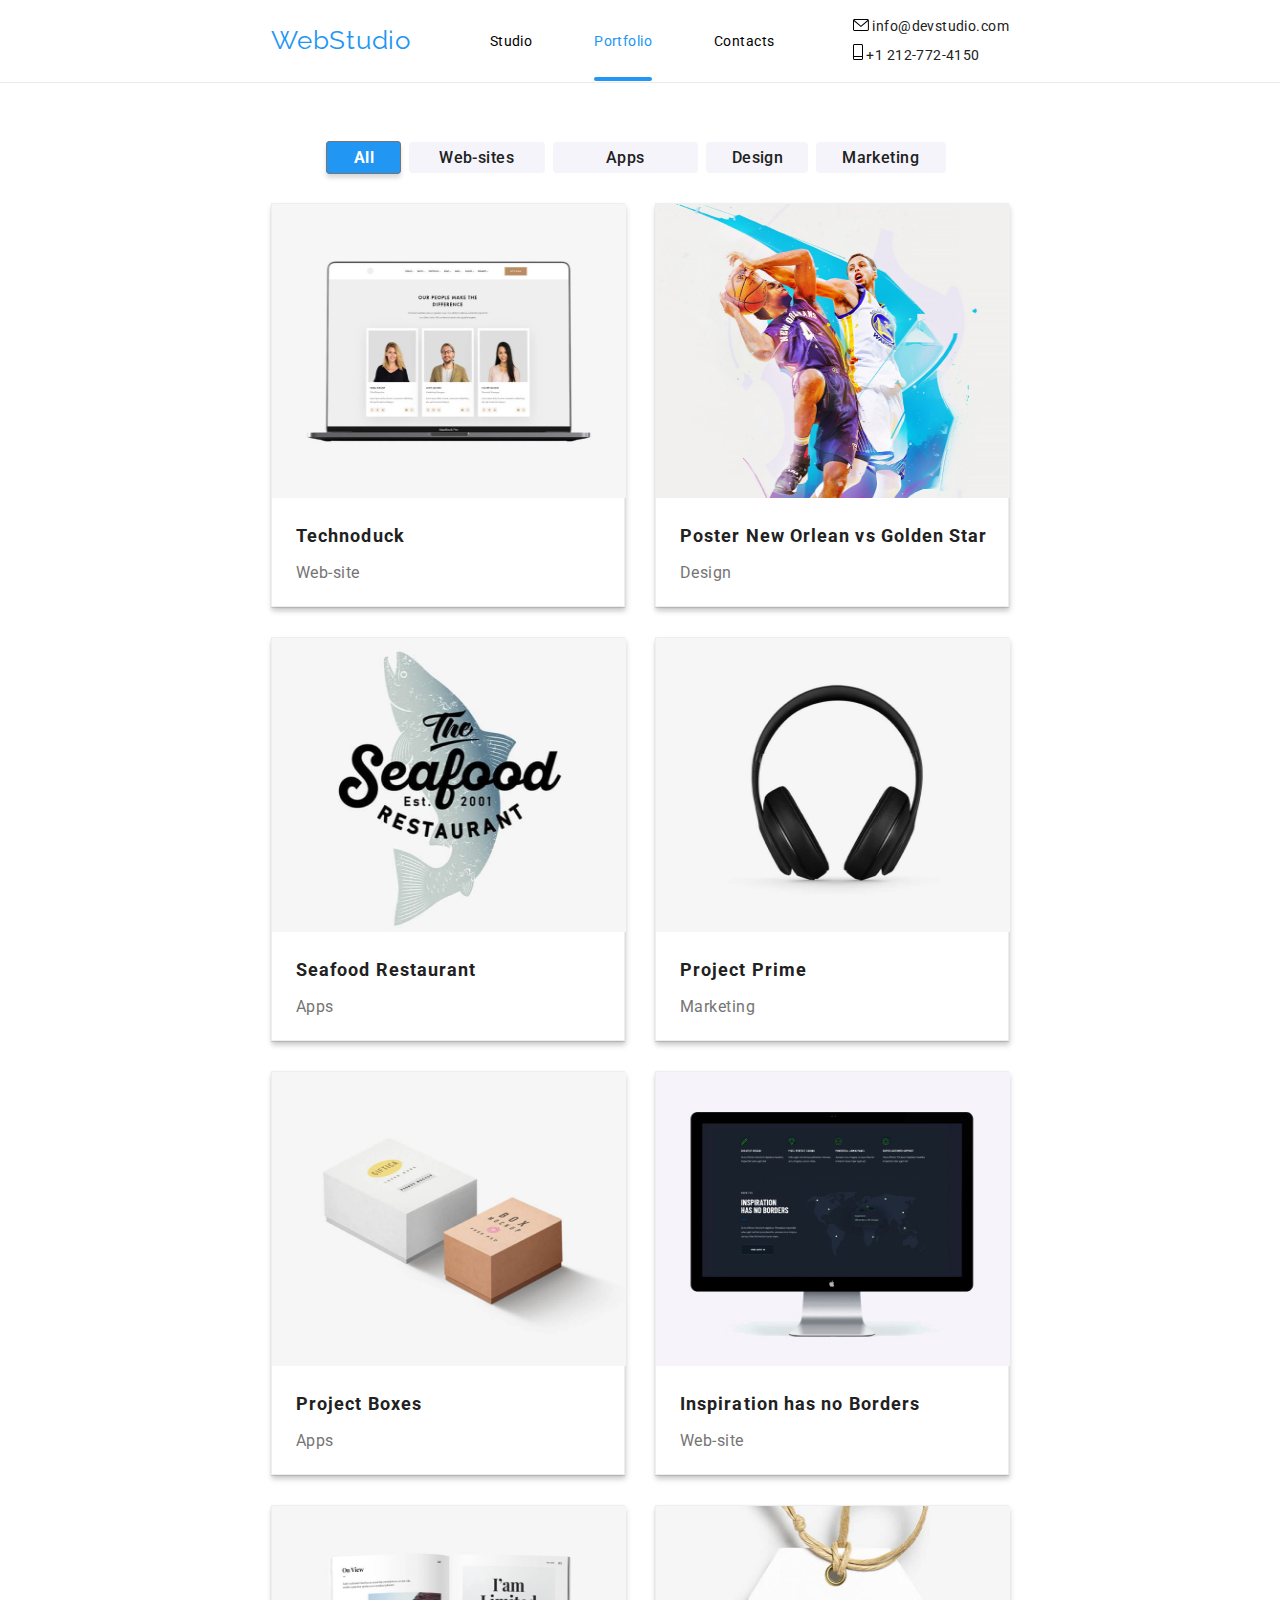
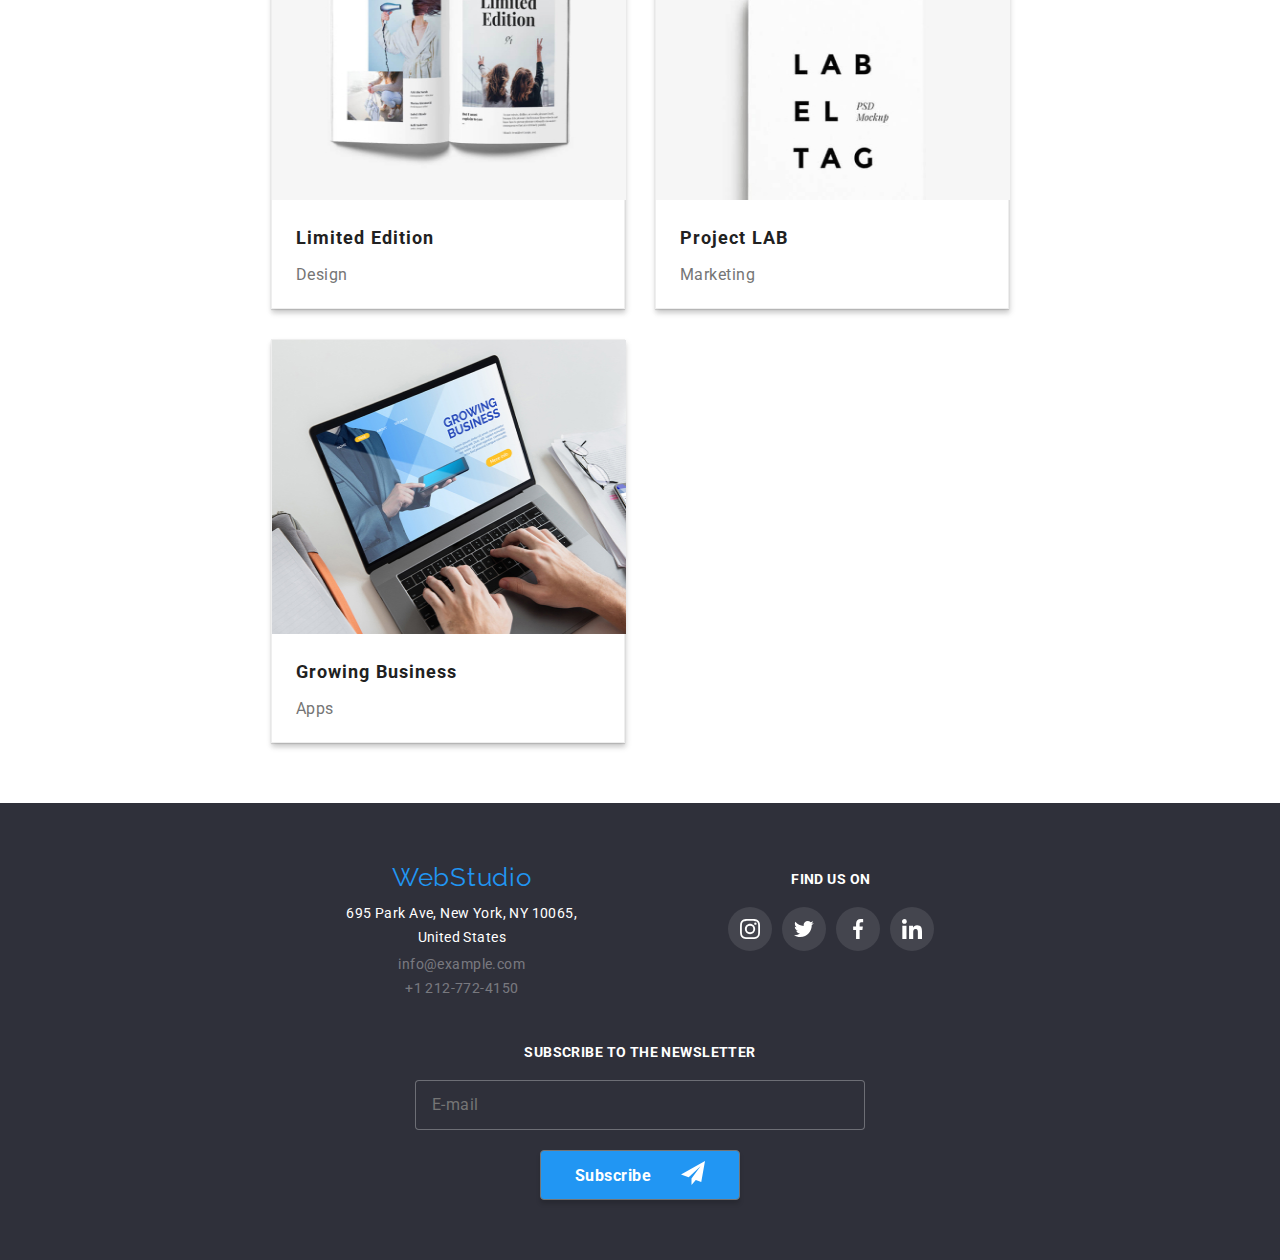
==== commit 457c5bea: "finalizing tablet adaptive" ====
--- a/portfolio.html
+++ b/portfolio.html
@@ -14,18 +14,18 @@
     <title>WebStudio Portfolio</title>
   </head>
   <body>
-    <header class="container">
-      <nav class="nav">
-        <a href="#" class="logo">WebStudio</a>
+    <header class="nav__portfolio-page">
+      <nav class="container nav">
+        <a href="#" class="logo logo3">WebStudio</a>
         <ul class="nav__list">
-          <li class="nav__item"><a href="./index.html" class="active-hrv">Studio</a></li>
+          <li class="nav__item"><a href="./index.html" class="active-hrv nav__link">Studio</a></li>
           <li class="nav__item">
-            <a href="./portfolio.html" class="active">Portfolio</a>
-          </li>
-          <li class="nav__item"><a href="" class="active-hrv">Contacts</a></li>
+            <a href="./portfolio.html" class="active nav__link">Portfolio</a>
+          </li>
+          <li class="nav__item"><a href="" class="active-hrv nav__link">Contacts</a></li>
         </ul>
         <ul class="nav__contacts">
-          <li class="nav__item">
+          <li class="contacts__nav__item">
             <a class="nav__email-icon" href="mailto:info@devstudio.com">
               <svg class="icons-list" width="16" height="12">
                 <use
@@ -35,7 +35,7 @@
               info@devstudio.com</a
             >
           </li>
-          <li class="nav__item">
+          <li class="contacts__nav__item">
             <a class="nav__mobile-icon" href="tel:+1 212-772-4150">
               <svg class="icons-list" width="10" height="16">
                 <use
--- a/css/main.css
+++ b/css/main.css
@@ -264,8 +264,116 @@
   }
 }
 
+@media screen and (min-width: 768px) {
+  .nav {
+    display: -webkit-box;
+    display: -ms-flexbox;
+    display: flex;
+    -webkit-box-pack: justify;
+        -ms-flex-pack: justify;
+            justify-content: space-between;
+    -webkit-box-align: center;
+        -ms-flex-align: center;
+            align-items: center;
+  }
+}
+
+@media screen and (min-width: 768px) {
+  .nav__portfolio-page {
+    border-bottom: 1px solid #ececec;
+    margin-bottom: 60px;
+  }
+}
+@media screen and (min-width: 1440px) {
+  .nav__portfolio-page {
+    margin-bottom: 94px;
+  }
+}
+
 .logo3 {
-  padding: 15px 0;
+  padding: 16px 0;
+}
+@media screen and (min-width: 768px) {
+  .logo3 {
+    padding: 26px 0;
+  }
+}
+
+@media screen and (min-width: 768px) {
+  .nav__list {
+    padding: 26px 0;
+    display: -webkit-box;
+    display: -ms-flexbox;
+    display: flex;
+  }
+}
+
+@media screen and (min-width: 768px) {
+  .nav__item {
+    margin-right: 62px;
+  }
+  .nav__item:last-child {
+    margin-right: 0;
+  }
+}
+
+@media screen and (min-width: 768px) {
+  .nav__link {
+    padding: 33px 0 32px 0;
+  }
+}
+
+@media screen and (min-width: 768px) {
+  .contacts__nav__item:last-child {
+    margin-top: 10px;
+  }
+}
+
+.active {
+  color: #2196f3;
+  position: relative;
+}
+.active::after {
+  content: "";
+  position: absolute;
+  bottom: 0;
+  left: 0;
+  width: 100%;
+  height: 4px;
+  border-radius: 2px;
+  background-color: #2196f3;
+}
+
+.active-hrv {
+  color: currentColor;
+  -webkit-transition: color 250ms cubic-bezier(0.075, 0.82, 0.165, 1);
+  transition: color 250ms cubic-bezier(0.075, 0.82, 0.165, 1);
+  position: relative;
+}
+.active-hrv:hover, .active-hrv:focus {
+  color: #2196f3;
+}
+.active-hrv::after {
+  content: "";
+  position: absolute;
+  bottom: 0;
+  left: 0;
+  width: 100%;
+  height: 4px;
+  border-radius: 2px;
+  background-color: #2196f3;
+  -webkit-transform: scaleX(0);
+          transform: scaleX(0);
+  -webkit-transition: -webkit-transform 250ms cubic-bezier(0.075, 0.82, 0.165, 1);
+  transition: -webkit-transform 250ms cubic-bezier(0.075, 0.82, 0.165, 1);
+  transition: transform 250ms cubic-bezier(0.075, 0.82, 0.165, 1);
+  transition: transform 250ms cubic-bezier(0.075, 0.82, 0.165, 1), -webkit-transform 250ms cubic-bezier(0.075, 0.82, 0.165, 1);
+}
+
+.active-hrv:hover::after,
+.active-hrv:focus::after {
+  -webkit-transform: scaleX(1);
+          transform: scaleX(1);
 }
 
 .hero {
@@ -282,7 +390,6 @@
   max-width: 480px;
   color: #ffffff;
   font-family: Roboto, serif;
-  width: 100%;
   margin: 0 auto;
   background-color: #2f303a;
   background-image: -webkit-gradient(linear, left top, left bottom, from(rgba(47, 48, 58, 0.2)), to(rgba(47, 48, 58, 0.2))), url("../images/hero-image.jpg");
@@ -292,6 +399,23 @@
   background-size: cover;
   margin-bottom: 60px;
   padding: 118px 0;
+}
+@media screen and (min-width: 768px) {
+  .hero {
+    margin-left: auto;
+    margin-right: auto;
+    background-size: cover;
+    margin-bottom: 60px;
+    max-width: 768px;
+    height: 400px;
+  }
+}
+@media screen and (min-width: 1440px) {
+  .hero {
+    margin-bottom: 94px;
+    max-width: 1600px;
+    height: 600px;
+  }
 }
 
 .hero > .container {
@@ -319,6 +443,17 @@
   line-height: 1.3636;
   padding: 0 60px;
   margin-bottom: 30px;
+}
+@media screen and (min-width: 768px) {
+  .hero__title {
+    padding: 0 204px;
+  }
+}
+@media screen and (min-width: 1440px) {
+  .hero__title {
+    font-size: 44px;
+    padding: 0 270px;
+  }
 }
 
 .button {
@@ -337,6 +472,8 @@
   transition: 1s ease;
   border-radius: 4px;
   cursor: pointer;
+  -webkit-box-sizing: border-box;
+          box-sizing: border-box;
 }
 
 .hero .button:hover {
@@ -632,8 +769,46 @@
 
 .soft-skills-section {
   margin-right: 0;
-  margin-bottom: 100px;
+  margin-bottom: 60px;
   font-size: 14px;
+}
+@media screen and (min-width: 768px) {
+  .soft-skills-section {
+    display: -webkit-box;
+    display: -ms-flexbox;
+    display: flex;
+    -webkit-box-orient: horizontal;
+    -webkit-box-direction: normal;
+        -ms-flex-direction: row;
+            flex-direction: row;
+    -ms-flex-wrap: wrap;
+        flex-wrap: wrap;
+    -webkit-box-pack: justify;
+        -ms-flex-pack: justify;
+            justify-content: space-between;
+  }
+}
+@media screen and (min-width: 1440px) {
+  .soft-skills-section {
+    margin-bottom: 94px;
+  }
+}
+
+@media screen and (min-width: 768px) {
+  .soft-skills__list-item {
+    width: 354px;
+    height: 251px;
+    margin-bottom: 30px;
+  }
+  .soft-skills__list-item:nth-last-child(-n+2) {
+    margin-bottom: 0;
+  }
+}
+@media screen and (min-width: 1440px) {
+  .soft-skills__list-item {
+    width: 270px;
+    margin-bottom: 0;
+  }
 }
 
 .soft-skills__icons-div {
@@ -709,7 +884,7 @@
   background-color: #f5f4fa;
   padding-bottom: 60px;
 }
-@media screen and (min-width: 1600px) {
+@media screen and (min-width: 1440px) {
   .our-team {
     padding-bottom: 94px;
   }
@@ -721,6 +896,22 @@
 
 .our-team__list {
   background: inherit;
+}
+@media screen and (min-width: 768px) {
+  .our-team__list {
+    display: -webkit-box;
+    display: -ms-flexbox;
+    display: flex;
+    -webkit-box-orient: horizontal;
+    -webkit-box-direction: normal;
+        -ms-flex-direction: row;
+            flex-direction: row;
+    -ms-flex-wrap: wrap;
+        flex-wrap: wrap;
+    -webkit-box-pack: justify;
+        -ms-flex-pack: justify;
+            justify-content: space-between;
+  }
 }
 
 .our-team__person {
@@ -733,6 +924,22 @@
 .our-team__person:last-child {
   margin-bottom: 0;
 }
+@media screen and (min-width: 768px) {
+  .our-team__person {
+    width: 354px;
+    height: 536px;
+  }
+  .our-team__person:nth-last-child(-n+2) {
+    margin-bottom: 0;
+  }
+}
+@media screen and (min-width: 1440px) {
+  .our-team__person {
+    width: 270px;
+    height: 428px;
+    margin-bottom: 0;
+  }
+}
 
 .our-team__title {
   padding-top: 60px;
@@ -743,6 +950,18 @@
   width: 450px;
   height: 460px;
   margin-bottom: 30px;
+}
+@media screen and (min-width: 768px) {
+  .our-team__img {
+    width: 354px;
+    height: 374px;
+  }
+}
+@media screen and (min-width: 1440px) {
+  .our-team__img {
+    width: 270px;
+    height: 260px;
+  }
 }
 
 .our-team__name {
@@ -807,6 +1026,12 @@
   fill: currentColor;
 }
 
+@media screen and (min-width: 1440px) {
+  .regular-customers__title {
+    padding-bottom: 50px;
+  }
+}
+
 .regular-customers__list {
   display: -webkit-box;
   display: -ms-flexbox;
@@ -818,7 +1043,7 @@
       flex-wrap: wrap;
   margin-bottom: 60px;
 }
-@media screen and (min-width: 1600px) {
+@media screen and (min-width: 1440px) {
   .regular-customers__list {
     margin-bottom: 94px;
     -ms-flex-wrap: nowrap;
@@ -832,7 +1057,7 @@
 .regular-customers__link:nth-last-child(-n+2) {
   margin-bottom: 0;
 }
-@media screen and (min-width: 1600px) {
+@media screen and (min-width: 1440px) {
   .regular-customers__link:nth-child(2n+1) {
     margin-bottom: 0;
   }
@@ -856,7 +1081,7 @@
 .regular-customers__list-item:hover {
   border: 1px solid #2196f3;
 }
-@media screen and (min-width: 1600px) {
+@media screen and (min-width: 1440px) {
   .regular-customers__list-item {
     width: 170px;
     height: 92px;
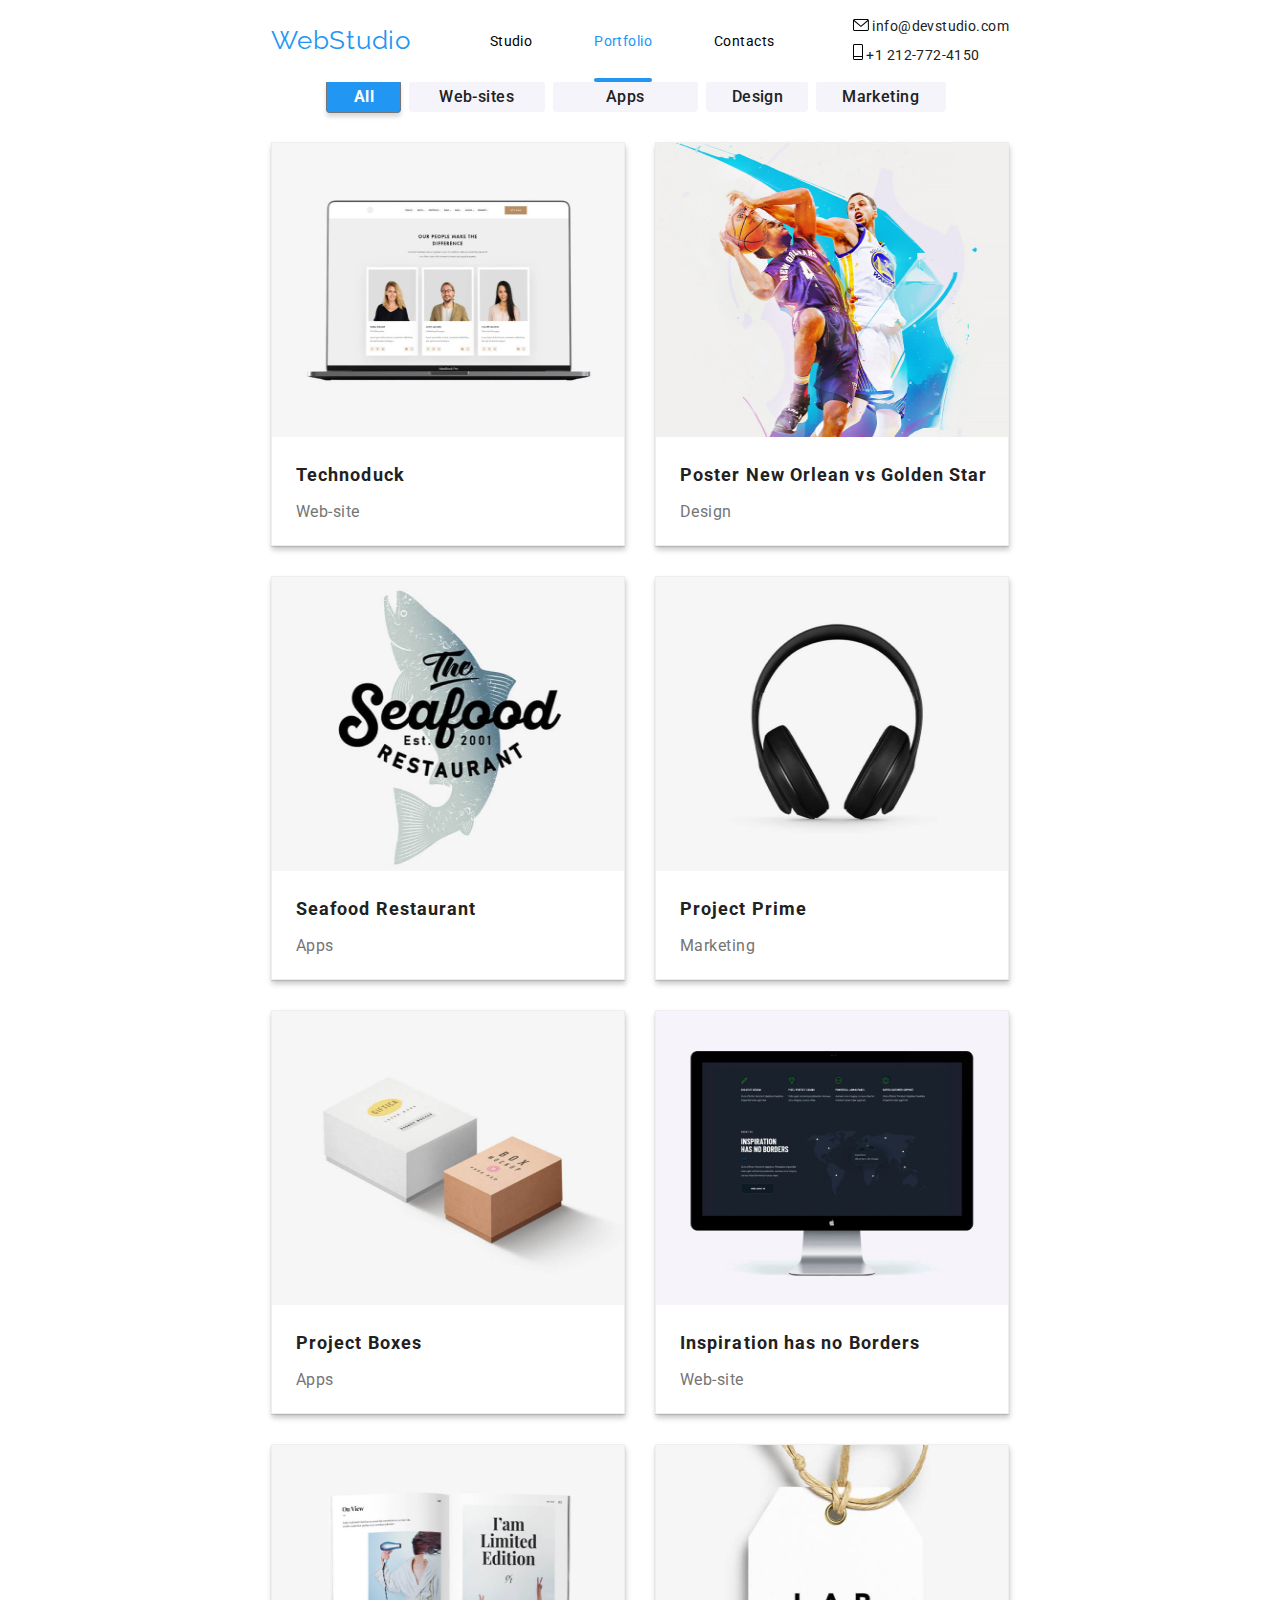
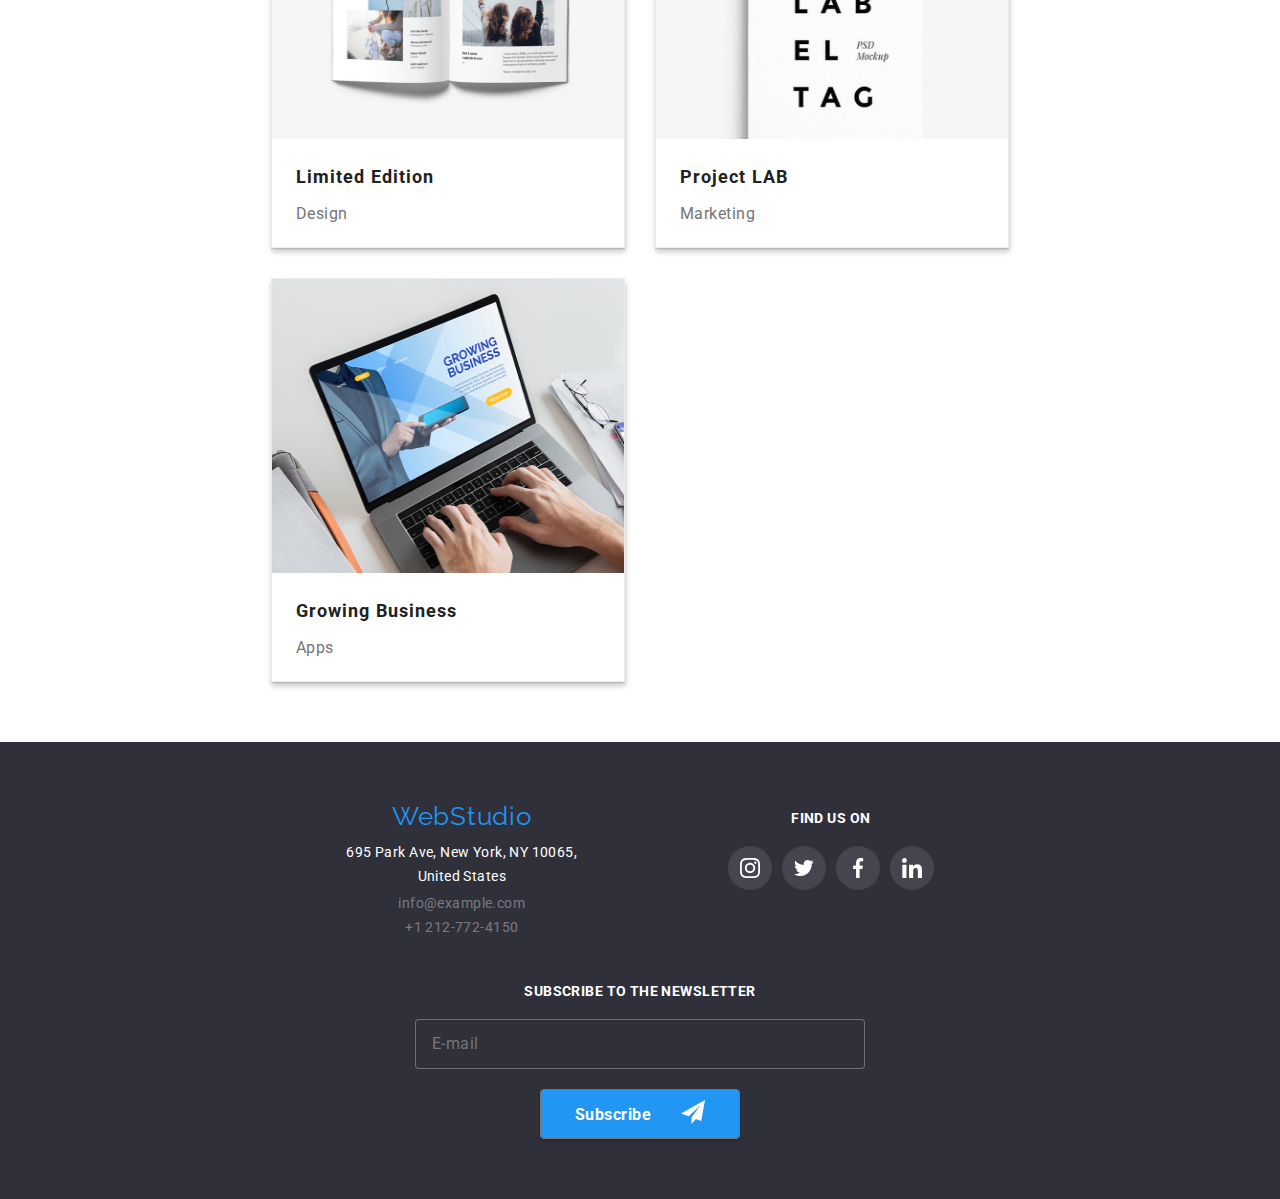
==== commit e02a265a: "menu burger fixing not finished" ====
--- a/portfolio.html
+++ b/portfolio.html
@@ -14,19 +14,41 @@
     <title>WebStudio Portfolio</title>
   </head>
   <body>
-    <header class="nav__portfolio-page">
-      <nav class="container nav">
-        <a href="#" class="logo logo3">WebStudio</a>
-        <ul class="nav__list">
-          <li class="nav__item"><a href="./index.html" class="active-hrv nav__link">Studio</a></li>
+    <header class="">
+      <nav class="nav container">
+        <a href="#" class="logo nav__logo">WebStudio</a>
+        <button
+          type="button"
+          class="nav__button"
+          aria-expanded="false"
+          aria-controls="menu-container"
+          data-menu-button2
+        >
+          <svg width="30" height="30" aria-label="mobile menu switcher">
+            <use
+              class="menu-open-icon"
+              href="./images/icons-sprite/icons-sprite.svg#menu-open"
+            ></use>
+            <use
+              class="menu-close-icon"
+              href="./images/icons-sprite/icons-sprite.svg#menu-close"
+            ></use>
+          </svg>
+        </button>
+        <ul class="nav__list" data-menu3>
+          <li class="nav__item">
+            <a href="./index.html" class="active-hrv nav__link">Studio</a>
+          </li>
           <li class="nav__item">
             <a href="./portfolio.html" class="active nav__link">Portfolio</a>
           </li>
-          <li class="nav__item"><a href="" class="active-hrv nav__link">Contacts</a></li>
+          <li class="nav__item">
+            <a href="" class="active-hrv nav__link">Contacts</a>
+          </li>
         </ul>
-        <ul class="nav__contacts">
+        <ul class="nav__contacts" data-menu4>
           <li class="contacts__nav__item">
-            <a class="nav__email-icon" href="mailto:info@devstudio.com">
+            <a class="nav__contacts-link" href="mailto:info@devstudio.com">
               <svg class="icons-list" width="16" height="12">
                 <use
                   href="./images/icons-sprite/icons-sprite.svg#envelope-icon"
@@ -36,7 +58,7 @@
             >
           </li>
           <li class="contacts__nav__item">
-            <a class="nav__mobile-icon" href="tel:+1 212-772-4150">
+            <a class="nav__contacts-link" href="tel:+1 212-772-4150">
               <svg class="icons-list" width="10" height="16">
                 <use
                   href="./images/icons-sprite/icons-sprite.svg#mobile-icon"
@@ -72,7 +94,8 @@
         <ul class="gallery__list">
           <li class="gallery__list-item">
             <a class="gallery__list-link" href="">
-              <img class="gallery__list-img"
+              <img
+                class="gallery__list-img"
                 src="./images/portfolio-page/portfolio-1.jpg"
                 alt="UI Designer"
               />
@@ -89,7 +112,8 @@
           </li>
           <li class="gallery__list-item">
             <a class="gallery__list-link" href=""
-              ><img class="gallery__list-img"
+              ><img
+                class="gallery__list-img"
                 src="./images/portfolio-page/portfolio-2.jpg"
                 alt="UI Designer"
                 width="370"
@@ -103,12 +127,15 @@
                 </p>
               </div></a
             >
-            <h2 class="gallery__list-title">Poster New Orlean vs Golden Star</h2>
+            <h2 class="gallery__list-title">
+              Poster New Orlean vs Golden Star
+            </h2>
             <p class="gallery__list-text">Design</p>
           </li>
           <li class="gallery__list-item">
             <a class="gallery__list-link" href=""
-              ><img class="gallery__list-img"
+              ><img
+                class="gallery__list-img"
                 src="./images/portfolio-page/portfolio-3.jpg"
                 alt="UI Designer"
                 width="370"
@@ -127,7 +154,8 @@
           </li>
           <li class="gallery__list-item">
             <a class="gallery__list-link" href=""
-              ><img class="gallery__list-img"
+              ><img
+                class="gallery__list-img"
                 src="./images/portfolio-page/portfolio-4.jpg"
                 alt="UI Designer"
                 width="370"
@@ -146,7 +174,8 @@
           </li>
           <li class="gallery__list-item">
             <a class="gallery__list-link" href=""
-              ><img class="gallery__list-img"
+              ><img
+                class="gallery__list-img"
                 src="./images/portfolio-page/portfolio-5.jpg"
                 alt="UI Designer"
                 width="370"
@@ -165,7 +194,8 @@
           </li>
           <li class="gallery__list-item">
             <a class="gallery__list-link" href=""
-              ><img class="gallery__list-img"
+              ><img
+                class="gallery__list-img"
                 src="./images/portfolio-page/portfolio-6.jpg"
                 alt="UI Designer"
                 width="370"
@@ -184,7 +214,8 @@
           </li>
           <li class="gallery__list-item">
             <a class="gallery__list-link" href=""
-              ><img class="gallery__list-img"
+              ><img
+                class="gallery__list-img"
                 src="./images/portfolio-page/portfolio-7.jpg"
                 alt="UI Designer"
                 width="370"
@@ -203,7 +234,8 @@
           </li>
           <li class="gallery__list-item">
             <a class="gallery__list-link" href=""
-              ><img class="gallery__list-img"
+              ><img
+                class="gallery__list-img"
                 src="./images/portfolio-page/portfolio-8.jpg"
                 alt="UI Designer"
                 width="370"
@@ -222,7 +254,8 @@
           </li>
           <li class="gallery__list-item">
             <a class="gallery__list-link" href=""
-              ><img class="gallery__list-img"
+              ><img
+                class="gallery__list-img"
                 src="./images/portfolio-page/portfolio-9.jpg"
                 alt="UI Designer"
                 width="370"
@@ -242,74 +275,76 @@
         </ul>
       </section>
     </main>
-    
+
     <!-- FOOTER -->
 
     <footer>
-      <div class="container flex flex-align-items-center">
+      <div class="container footer-block">
         <div class="contacts-block">
           <div class="footer-contacts">
-          <div class="logo2"><a href="#" class="logo">WebStudio</a></div>
-          <a
-            class="google-map-link"
-            href="https://www.google.com/maps/place/695+Park+Ave,+New+York,+NY+10065,+%D0%A1%D0%BF%D0%BE%D0%BB%D1%83%D1%87%D0%B5%D0%BD%D1%96+%D0%A8%D1%82%D0%B0%D1%82%D0%B8+%D0%90%D0%BC%D0%B5%D1%80%D0%B8%D0%BA%D0%B8/@40.7689034,-73.9672196,17z/data=!4m13!1m7!3m6!1s0x89c258ebe8836e8f:0xa007c44e7c4aa0eb!2zNjk1IFBhcmsgQXZlLCBOZXcgWW9yaywgTlkgMTAwNjUsINCh0L_QvtC70YPRh9C10L3RliDQqNGC0LDRgtC4INCQ0LzQtdGA0LjQutC4!3b1!8m2!3d40.7688994!4d-73.9650256!3m4!1s0x89c258ebe8836e8f:0xa007c44e7c4aa0eb!8m2!3d40.7688994!4d-73.9650256"
-            target="_blank"
-            >695 Park Ave, New York, NY 10065, United States</a
-          >
-          <ul class="footer-contacts__list">
-            <li>
-              <a href="mailto:info@example.com" class="footer-contacts__item"
-                >info@example.com</a
-              >
-            </li>
-            <li>
-              <a href="tel:+1 212-772-4150" class="footer-contacts__item"
-                >+1 212-772-4150</a
-              >
-            </li>
-          </ul>
-        </div>
-        <div class="footer-social">
-          <h2 class="footer-title">Find us on</h2>
-          <ul class="team-social__icon-list footer-social__icons-list">
-            <li class="footer-social__icons-list__item">
-              <a href="" class="team-social__link footer-social__icons-link">
-                <svg class="footer-social__icons" width="20" height="20">
-                  <use
-                    href="./images/icons-sprite/icons-sprite.svg#instagram-1"
-                  ></use>
-                </svg>
-              </a>
-            </li>
-            <li class="footer-social__icons-list__item">
-              <a href="" class="team-social__link footer-social__icons-link">
-                <svg class="footer-social__icons" width="20" height="20">
-                  <use
-                    href="./images/icons-sprite/icons-sprite.svg#twitter-1"
-                  ></use>
-                </svg>
-              </a>
-            </li>
-            <li class="footer-social__icons-list__item">
-              <a href="" class="team-social__link footer-social__icons-link">
-                <svg class="footer-social__icons" width="20" height="20">
-                  <use
-                    href="./images/icons-sprite/icons-sprite.svg#facebook-1"
-                  ></use>
-                </svg>
-              </a>
-            </li>
-            <li class="footer-social__icons-list__item">
-              <a href="" class="team-social__link footer-social__icons-link">
-                <svg class="footer-social__icons" width="20" height="20">
-                  <use
-                    href="./images/icons-sprite/icons-sprite.svg#linkedin-1"
-                  ></use>
-                </svg>
-              </a>
-            </li>
-          </ul>
-        </div>
+            <div class="footer__logo">
+              <a href="#" class="logo">WebStudio</a>
+            </div>
+            <a
+              class="google-map-link"
+              href="https://www.google.com/maps/place/695+Park+Ave,+New+York,+NY+10065,+%D0%A1%D0%BF%D0%BE%D0%BB%D1%83%D1%87%D0%B5%D0%BD%D1%96+%D0%A8%D1%82%D0%B0%D1%82%D0%B8+%D0%90%D0%BC%D0%B5%D1%80%D0%B8%D0%BA%D0%B8/@40.7689034,-73.9672196,17z/data=!4m13!1m7!3m6!1s0x89c258ebe8836e8f:0xa007c44e7c4aa0eb!2zNjk1IFBhcmsgQXZlLCBOZXcgWW9yaywgTlkgMTAwNjUsINCh0L_QvtC70YPRh9C10L3RliDQqNGC0LDRgtC4INCQ0LzQtdGA0LjQutC4!3b1!8m2!3d40.7688994!4d-73.9650256!3m4!1s0x89c258ebe8836e8f:0xa007c44e7c4aa0eb!8m2!3d40.7688994!4d-73.9650256"
+              target="_blank"
+              >695 Park Ave, New York, NY 10065, United States</a
+            >
+            <ul class="footer-contacts__list">
+              <li>
+                <a href="mailto:info@example.com" class="footer-contacts__item"
+                  >info@example.com</a
+                >
+              </li>
+              <li>
+                <a href="tel:+1 212-772-4150" class="footer-contacts__item"
+                  >+1 212-772-4150</a
+                >
+              </li>
+            </ul>
+          </div>
+          <div class="footer-social">
+            <h2 class="footer-title">Find us on</h2>
+            <ul class="team-social__icon-list footer-social__icons-list">
+              <li class="footer-social__icons-list__item">
+                <a href="" class="team-social__link footer-social__icons-link">
+                  <svg class="footer-social__icons" width="20" height="20">
+                    <use
+                      href="./images/icons-sprite/icons-sprite.svg#instagram-1"
+                    ></use>
+                  </svg>
+                </a>
+              </li>
+              <li class="footer-social__icons-list__item">
+                <a href="" class="team-social__link footer-social__icons-link">
+                  <svg class="footer-social__icons" width="20" height="20">
+                    <use
+                      href="./images/icons-sprite/icons-sprite.svg#twitter-1"
+                    ></use>
+                  </svg>
+                </a>
+              </li>
+              <li class="footer-social__icons-list__item">
+                <a href="" class="team-social__link footer-social__icons-link">
+                  <svg class="footer-social__icons" width="20" height="20">
+                    <use
+                      href="./images/icons-sprite/icons-sprite.svg#facebook-1"
+                    ></use>
+                  </svg>
+                </a>
+              </li>
+              <li class="footer-social__icons-list__item">
+                <a href="" class="team-social__link footer-social__icons-link">
+                  <svg class="footer-social__icons" width="20" height="20">
+                    <use
+                      href="./images/icons-sprite/icons-sprite.svg#linkedin-1"
+                    ></use>
+                  </svg>
+                </a>
+              </li>
+            </ul>
+          </div>
         </div>
         <div class="footer-form">
           <h2 class="footer-title">Subscribe to the newsletter</h2>
@@ -336,5 +371,63 @@
         </div>
       </div>
     </footer>
+
+    <script>
+      // script for the modal window activation/deactivation
+
+      const refs = {
+        openModalBtn: document.querySelector("[data-open-modal-window]"),
+        closeModalBtn: document.querySelector("[data-close-modal-window]"),
+        backdrop: document.querySelector("[data-backdrop]"),
+      };
+
+      refs.openModalBtn.addEventListener("click", toggleModal);
+      refs.closeModalBtn.addEventListener("click", toggleModal);
+
+      refs.backdrop.addEventListener("click", logBackdropClick);
+
+      function toggleModal() {
+        document.body.classList.toggle("modal-open");
+        refs.backdrop.classList.toggle("is-hidden");
+      }
+
+      function logBackdropClick() {
+        // console.log("This is the click into backdrop");
+      }
+
+      // script for the burger-menu open-closing
+
+      (() => {
+        const menuBtnRef = document.querySelector("[data-menu-button]");
+        const mobileMenuRef = document.querySelector("[data-menu]");
+        const mobileMenuRef2 = document.querySelector("[data-menu2]");
+
+        menuBtnRef.addEventListener("click", () => {
+          const expanded =
+            menuBtnRef.getAttribute("aria-expanded") === "true" || false;
+
+          menuBtnRef.classList.toggle("is-open");
+          menuBtnRef.setAttribute("aria-expanded", !expanded);
+
+          mobileMenuRef.classList.toggle("is-open");
+          mobileMenuRef2.classList.toggle("is-open");
+        });
+      })();
+
+      // script for the form processing tracking
+
+      (() => {
+        document
+          .querySelector(".request-form")
+          .addEventListener("submit", (e) => {
+            e.preventDefault();
+
+            new FormData(e.currentTarget).forEach((value, name) =>
+              console.log(`${name}: ${value}`)
+            );
+          });
+      })();
+    </script>
+    <!-- <script src="./js/script.js"></script> -->
   </body>
 </html>
--- a/css/main.css
+++ b/css/main.css
@@ -175,6 +175,10 @@
   font-family: Roboto, serif;
   background-color: #ffffff;
   letter-spacing: 0.03em;
+}
+
+body.modal-open {
+  overflow: hidden;
 }
 
 a {
@@ -264,17 +268,41 @@
   }
 }
 
-@media screen and (min-width: 768px) {
-  .nav {
+header {
+  position: relative;
+}
+
+.nav {
+  display: -webkit-box;
+  display: -ms-flexbox;
+  display: flex;
+  -webkit-box-align: center;
+      -ms-flex-align: center;
+          align-items: center;
+  -webkit-box-pack: justify;
+      -ms-flex-pack: justify;
+          justify-content: space-between;
+}
+@media screen and (min-width: 768px) {
+  .nav .nav__list {
     display: -webkit-box;
     display: -ms-flexbox;
     display: flex;
-    -webkit-box-pack: justify;
-        -ms-flex-pack: justify;
-            justify-content: space-between;
-    -webkit-box-align: center;
-        -ms-flex-align: center;
-            align-items: center;
+  }
+  .nav .nav__contacts {
+    display: block;
+  }
+}
+@media screen and (min-width: 1440px) {
+  .nav {
+    -webkit-box-pack: start;
+        -ms-flex-pack: start;
+            justify-content: flex-start;
+  }
+  .nav .nav__contacts {
+    display: -webkit-box;
+    display: -ms-flexbox;
+    display: flex;
   }
 }
 
@@ -290,15 +318,60 @@
   }
 }
 
-.logo3 {
+.nav__logo {
   padding: 16px 0;
 }
 @media screen and (min-width: 768px) {
-  .logo3 {
+  .nav__logo {
     padding: 26px 0;
   }
 }
 
+.nav__button {
+  margin: 0;
+  padding: 0;
+  border: none;
+  background-color: transparent;
+  cursor: pointer;
+}
+.nav__button .menu-close-icon {
+  display: none;
+}
+.nav__button.is-open .menu-close-icon {
+  display: block;
+}
+.nav__button.is-open .menu-open-icon {
+  display: none;
+}
+@media screen and (min-width: 768px) {
+  .nav__button {
+    display: none;
+  }
+}
+
+.menu-open-icon {
+  width: 24px;
+  height: 16px;
+}
+
+.menu-close-icon {
+  width: 19px;
+  height: 19px;
+}
+
+@media screen and (max-width: 767px) {
+  .nav__list {
+    position: absolute;
+    top: 100%;
+    left: 0;
+    z-index: 2;
+    width: 100%;
+    display: none;
+  }
+  .nav__list.is-open {
+    display: block;
+  }
+}
 @media screen and (min-width: 768px) {
   .nav__list {
     padding: 26px 0;
@@ -307,7 +380,19 @@
     display: flex;
   }
 }
-
+@media screen and (min-width: 1440px) {
+  .nav__list {
+    margin-left: 93px;
+  }
+}
+
+@media screen and (max-width: 767px) {
+  .nav__item {
+    padding: 15px;
+    margin: 0 auto;
+    text-align: center;
+  }
+}
 @media screen and (min-width: 768px) {
   .nav__item {
     margin-right: 62px;
@@ -317,31 +402,106 @@
   }
 }
 
-@media screen and (min-width: 768px) {
+@media screen and (max-width: 767px) {
   .nav__link {
-    padding: 33px 0 32px 0;
-  }
-}
-
-@media screen and (min-width: 768px) {
+    width: 100%;
+  }
+}
+@media screen and (min-width: 768px) {
+  .nav__link {
+    padding: 33px 0 33px 0;
+  }
+}
+
+@media screen and (max-width: 767px) {
+  .nav__contacts {
+    position: absolute;
+    top: 315%;
+    left: 0;
+    padding-top: 15px;
+    padding-bottom: 25px;
+    z-index: 2;
+    width: 100%;
+    display: none;
+  }
+  .nav__contacts.is-open {
+    display: block;
+  }
+}
+@media screen and (min-width: 1440px) {
+  .nav__contacts {
+    display: -webkit-box;
+    display: -ms-flexbox;
+    display: flex;
+    -webkit-box-align: center;
+        -ms-flex-align: center;
+            align-items: center;
+    margin-left: auto;
+  }
+}
+
+@media screen and (max-width: 767px) {
+  .contacts__nav__item {
+    padding: 5px;
+    margin: 0 auto;
+    text-align: center;
+  }
+}
+@media screen and (min-width: 768px) {
+  .contacts__nav__item:hover, .contacts__nav__item:focus {
+    color: #2196f3;
+    fill: #2196f3;
+  }
   .contacts__nav__item:last-child {
     margin-top: 10px;
   }
 }
-
-.active {
-  color: #2196f3;
-  position: relative;
-}
-.active::after {
-  content: "";
-  position: absolute;
-  bottom: 0;
-  left: 0;
-  width: 100%;
-  height: 4px;
-  border-radius: 2px;
-  background-color: #2196f3;
+@media screen and (min-width: 1440px) {
+  .contacts__nav__item:last-child {
+    margin-left: 30px;
+    margin-top: 0;
+  }
+}
+
+@media screen and (min-width: 768px) {
+  .nav__contacts-link:hover, .nav__contacts-link:focus {
+    color: #2196f3;
+    fill: #2196f3;
+  }
+}
+@media screen and (min-width: 1440px) {
+  .nav__contacts-link {
+    display: -webkit-box;
+    display: -ms-flexbox;
+    display: flex;
+    -webkit-box-align: center;
+        -ms-flex-align: center;
+            align-items: center;
+    margin-left: 0;
+  }
+}
+
+@media screen and (min-width: 1440px) {
+  .icons-list {
+    margin-right: 10px;
+  }
+}
+
+@media screen and (min-width: 768px) {
+  .active {
+    color: #2196f3;
+    position: relative;
+  }
+  .active::after {
+    content: "";
+    position: absolute;
+    bottom: 0;
+    left: 0;
+    width: 100%;
+    height: 4px;
+    border-radius: 2px;
+    background-color: #2196f3;
+  }
 }
 
 .active-hrv {
@@ -353,21 +513,23 @@
 .active-hrv:hover, .active-hrv:focus {
   color: #2196f3;
 }
-.active-hrv::after {
-  content: "";
-  position: absolute;
-  bottom: 0;
-  left: 0;
-  width: 100%;
-  height: 4px;
-  border-radius: 2px;
-  background-color: #2196f3;
-  -webkit-transform: scaleX(0);
-          transform: scaleX(0);
-  -webkit-transition: -webkit-transform 250ms cubic-bezier(0.075, 0.82, 0.165, 1);
-  transition: -webkit-transform 250ms cubic-bezier(0.075, 0.82, 0.165, 1);
-  transition: transform 250ms cubic-bezier(0.075, 0.82, 0.165, 1);
-  transition: transform 250ms cubic-bezier(0.075, 0.82, 0.165, 1), -webkit-transform 250ms cubic-bezier(0.075, 0.82, 0.165, 1);
+@media screen and (min-width: 768px) {
+  .active-hrv::after {
+    content: "";
+    position: absolute;
+    bottom: 0;
+    left: 0;
+    width: 100%;
+    height: 4px;
+    border-radius: 2px;
+    background-color: #2196f3;
+    -webkit-transform: scaleX(0);
+            transform: scaleX(0);
+    -webkit-transition: -webkit-transform 250ms cubic-bezier(0.075, 0.82, 0.165, 1);
+    transition: -webkit-transform 250ms cubic-bezier(0.075, 0.82, 0.165, 1);
+    transition: transform 250ms cubic-bezier(0.075, 0.82, 0.165, 1);
+    transition: transform 250ms cubic-bezier(0.075, 0.82, 0.165, 1), -webkit-transform 250ms cubic-bezier(0.075, 0.82, 0.165, 1);
+  }
 }
 
 .active-hrv:hover::after,
@@ -492,6 +654,7 @@
   opacity: 1;
   -webkit-transition: opacity 250ms cubic-bezier(0.075, 0.82, 0.165, 1);
   transition: opacity 250ms cubic-bezier(0.075, 0.82, 0.165, 1);
+  overflow-y: scroll;
 }
 
 .is-hidden {
@@ -510,7 +673,7 @@
   left: 50%;
   -webkit-transform: translate(-50%, -50%);
           transform: translate(-50%, -50%);
-  width: 450px;
+  max-width: 450px;
   height: 609px;
   -webkit-box-shadow: 0px 1px 3px rgba(0, 0, 0, 0.12), 0px 1px 1px rgba(0, 0, 0, 0.14), 0px 2px 1px rgba(0, 0, 0, 0.2);
           box-shadow: 0px 1px 3px rgba(0, 0, 0, 0.12), 0px 1px 1px rgba(0, 0, 0, 0.14), 0px 2px 1px rgba(0, 0, 0, 0.2);
@@ -522,9 +685,9 @@
   transition: transform 250ms cubic-bezier(0.075, 0.82, 0.165, 1);
   transition: transform 250ms cubic-bezier(0.075, 0.82, 0.165, 1), -webkit-transform 250ms cubic-bezier(0.075, 0.82, 0.165, 1);
 }
-@media screen and (min-width: 1600px) {
+@media screen and (min-width: 1440px) {
   .modal-window {
-    width: 528px;
+    max-width: 528px;
     height: 581px;
   }
 }
@@ -947,9 +1110,15 @@
 }
 
 .our-team__img {
-  width: 450px;
-  height: 460px;
+  width: 100%;
+  height: 100%;
   margin-bottom: 30px;
+}
+@media screen and (min-width: 480px) {
+  .our-team__img {
+    width: 450px;
+    height: 460px;
+  }
 }
 @media screen and (min-width: 768px) {
   .our-team__img {
@@ -1043,6 +1212,11 @@
       flex-wrap: wrap;
   margin-bottom: 60px;
 }
+@media screen and (min-width: 768px) {
+  .regular-customers__list {
+    margin-bottom: 60px;
+  }
+}
 @media screen and (min-width: 1440px) {
   .regular-customers__list {
     margin-bottom: 94px;
@@ -1051,11 +1225,18 @@
   }
 }
 
-.regular-customers__link:nth-child(2n+1) {
-  margin-bottom: 30px;
-}
-.regular-customers__link:nth-last-child(-n+2) {
-  margin-bottom: 0;
+.regular-customers__link {
+  margin-left: auto;
+  margin-right: auto;
+  margin-bottom: 15px;
+}
+@media screen and (min-width: 768px) {
+  .regular-customers__link:nth-child(2n+1) {
+    margin-bottom: 30px;
+  }
+  .regular-customers__link:nth-last-child(-n+2) {
+    margin-bottom: 0;
+  }
 }
 @media screen and (min-width: 1440px) {
   .regular-customers__link:nth-child(2n+1) {
@@ -1081,10 +1262,14 @@
 .regular-customers__list-item:hover {
   border: 1px solid #2196f3;
 }
+@media screen and (min-width: 768px) {
+  .regular-customers__list-item {
+    width: 226px;
+  }
+}
 @media screen and (min-width: 1440px) {
   .regular-customers__list-item {
     width: 170px;
-    height: 92px;
   }
   .regular-customers__list-item:nth-child(2n+1) {
     margin-bottom: 0;
@@ -1119,14 +1304,32 @@
   background-color: #2f303a;
 }
 
+footer {
+  width: 100%;
+}
 @media screen and (min-width: 1440px) {
   footer {
+    width: none;
     display: -webkit-box;
     display: -ms-flexbox;
     display: flex;
     -webkit-box-align: center;
         -ms-flex-align: center;
             align-items: center;
+  }
+}
+
+@media screen and (min-width: 1440px) {
+  .footer-block {
+    display: -webkit-box;
+    display: -ms-flexbox;
+    display: flex;
+    -webkit-box-align: center;
+        -ms-flex-align: center;
+            align-items: center;
+    -webkit-box-pack: justify;
+        -ms-flex-pack: justify;
+            justify-content: space-between;
   }
 }
 
@@ -1158,7 +1361,6 @@
             align-items: center;
   }
 }
-
 .footer-contacts {
   background-color: inherit;
 }
@@ -1176,7 +1378,7 @@
   }
 }
 
-.logo2 {
+.footer__logo {
   display: block;
   padding-top: 60px;
   background-color: #2f303a;
@@ -1184,7 +1386,7 @@
   text-align: center;
 }
 @media screen and (min-width: 1440px) {
-  .logo2 {
+  .footer__logo {
     text-align: left;
   }
 }
@@ -1233,6 +1435,11 @@
 @media screen and (min-width: 768px) {
   .footer-social {
     margin-bottom: 25px;
+  }
+}
+@media screen and (min-width: 1440px) {
+  .footer-social {
+    margin-left: 70px;
   }
 }
 
@@ -1282,6 +1489,17 @@
             justify-content: right;
   }
 }
+@media screen and (min-width: 1440px) {
+  .subscribe-form {
+    padding-bottom: 0;
+  }
+}
+
+@media screen and (min-width: 1440px) {
+  .footer-form {
+    margin-bottom: 20px;
+  }
+}
 
 .footer__email-input-block {
   position: relative;
@@ -1295,7 +1513,7 @@
 
 .footer__email-input {
   height: 50px;
-  width: 450px;
+  width: 100%;
   font-size: 16px;
   border: 1px solid rgba(255, 255, 255, 0.3);
   border-radius: 4px;
@@ -1303,17 +1521,34 @@
   color: #ffffff;
 }
 .footer__email-input:not(:-moz-placeholder-shown) + .footer__email-label {
-  transform: translateY(-40px);
-  color: #ffffff;
+  display: none;
 }
 .footer__email-input:not(:-ms-input-placeholder) + .footer__email-label {
-  transform: translateY(-40px);
-  color: #ffffff;
+  display: none;
 }
 .footer__email-input:focus + .footer__email-label, .footer__email-input:not(:placeholder-shown) + .footer__email-label {
-  -webkit-transform: translateY(-40px);
-          transform: translateY(-40px);
-  color: #ffffff;
+  display: none;
+}
+@media screen and (min-width: 480px) {
+  .footer__email-input {
+    width: 450px;
+  }
+  .footer__email-input:not(:-moz-placeholder-shown) + .footer__email-label {
+    display: block;
+    transform: translateY(-40px);
+    color: #ffffff;
+  }
+  .footer__email-input:not(:-ms-input-placeholder) + .footer__email-label {
+    display: block;
+    transform: translateY(-40px);
+    color: #ffffff;
+  }
+  .footer__email-input:focus + .footer__email-label, .footer__email-input:not(:placeholder-shown) + .footer__email-label {
+    display: block;
+    -webkit-transform: translateY(-40px);
+            transform: translateY(-40px);
+    color: #ffffff;
+  }
 }
 @media screen and (min-width: 768px) {
   .footer__email-input {
@@ -1336,7 +1571,7 @@
 }
 @media screen and (min-width: 1440px) {
   .footer__email-input {
-    min-width: 357px;
+    width: 358px;
     margin-right: 8px;
   }
   .footer__email-input:not(:-moz-placeholder-shown) + .footer__email-label {
@@ -1565,8 +1800,7 @@
 }
 
 .gallery__list-item {
-  width: 450px;
-  height: 404px;
+  width: 100%;
   margin-bottom: 30px;
   -webkit-box-sizing: border-box;
           box-sizing: border-box;
@@ -1574,6 +1808,12 @@
   -webkit-box-shadow: 0px 1px 1px rgba(0, 0, 0, 0.12), 0px 4px 4px rgba(0, 0, 0, 0.06), 1px 4px 6px rgba(0, 0, 0, 0.16);
           box-shadow: 0px 1px 1px rgba(0, 0, 0, 0.12), 0px 4px 4px rgba(0, 0, 0, 0.06), 1px 4px 6px rgba(0, 0, 0, 0.16);
 }
+@media screen and (min-width: 480px) {
+  .gallery__list-item {
+    width: 450px;
+    height: 404px;
+  }
+}
 @media screen and (min-width: 768px) {
   .gallery__list-item {
     width: 354px;
@@ -1600,9 +1840,13 @@
 }
 
 .gallery__list-img {
-  width: 450px;
-  height: 294px;
+  width: 100%;
   background-size: contain;
+}
+@media screen and (min-width: 480px) {
+  .gallery__list-img {
+    height: 294px;
+  }
 }
 @media screen and (min-width: 768px) {
   .gallery__list-img {
@@ -1617,7 +1861,7 @@
 }
 
 .gallery__list-link {
-  width: 450px;
+  width: 100%;
   display: block;
   position: relative;
   overflow: hidden;
@@ -1627,33 +1871,33 @@
   -webkit-transform: translateY(0%);
           transform: translateY(0%);
 }
-@media screen and (min-width: 768px) {
-  .gallery__list-link {
-    width: 354px;
-  }
-}
-@media screen and (min-width: 1440px) {
-  .gallery__list-link {
-    width: 370px;
-  }
-}
 
 .gallery__list-title {
   font-weight: 700;
-  font-size: 18px;
+  font-size: 14px;
   line-height: 2;
   letter-spacing: 0.06em;
   color: #212121;
   padding: 20px 0 4px 24px;
 }
+@media screen and (min-width: 480px) {
+  .gallery__list-title {
+    font-size: 18px;
+  }
+}
 
 .gallery__list-text {
   font-weight: 400;
-  font-size: 16px;
+  font-size: 12px;
   line-height: 1.875;
   letter-spacing: 0.03em;
   color: #757575;
   padding: 0 0 18px 24px;
+}
+@media screen and (min-width: 480px) {
+  .gallery__list-text {
+    font-size: 16px;
+  }
 }
 
 .overlay {
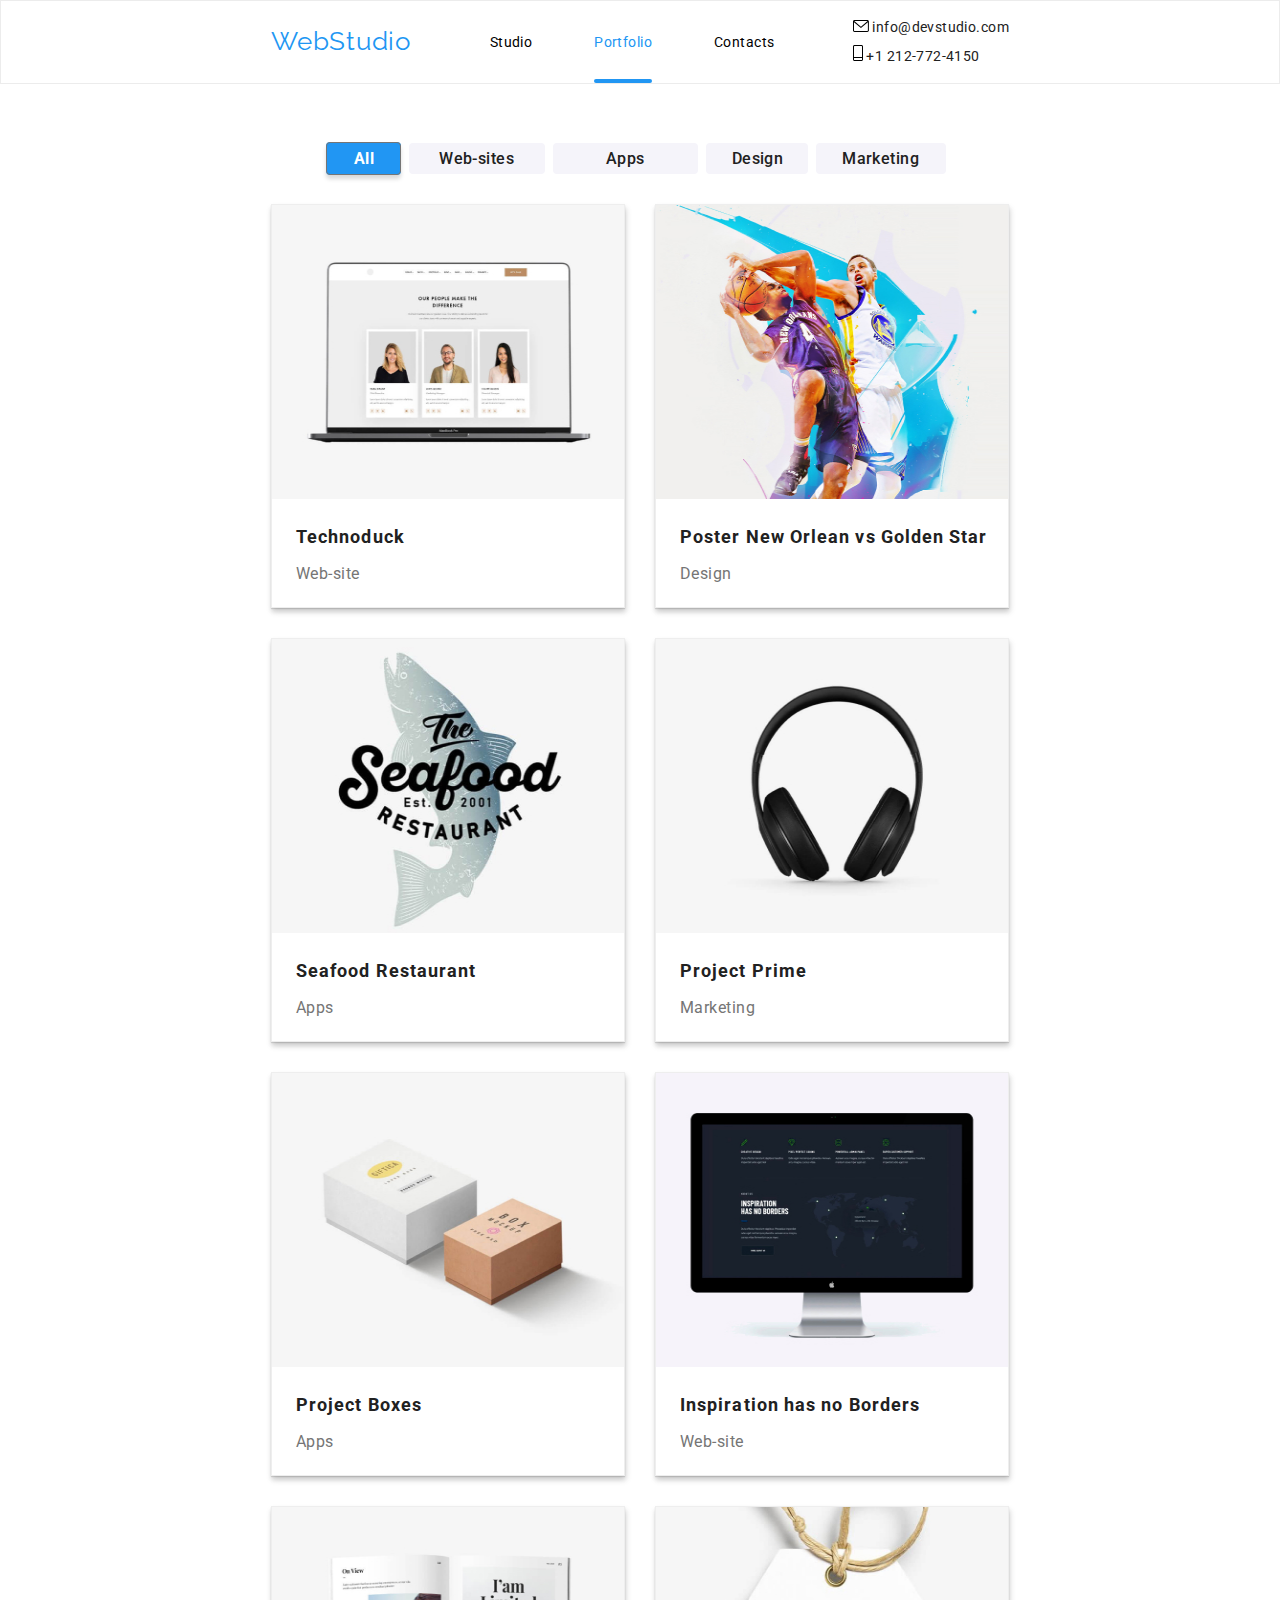
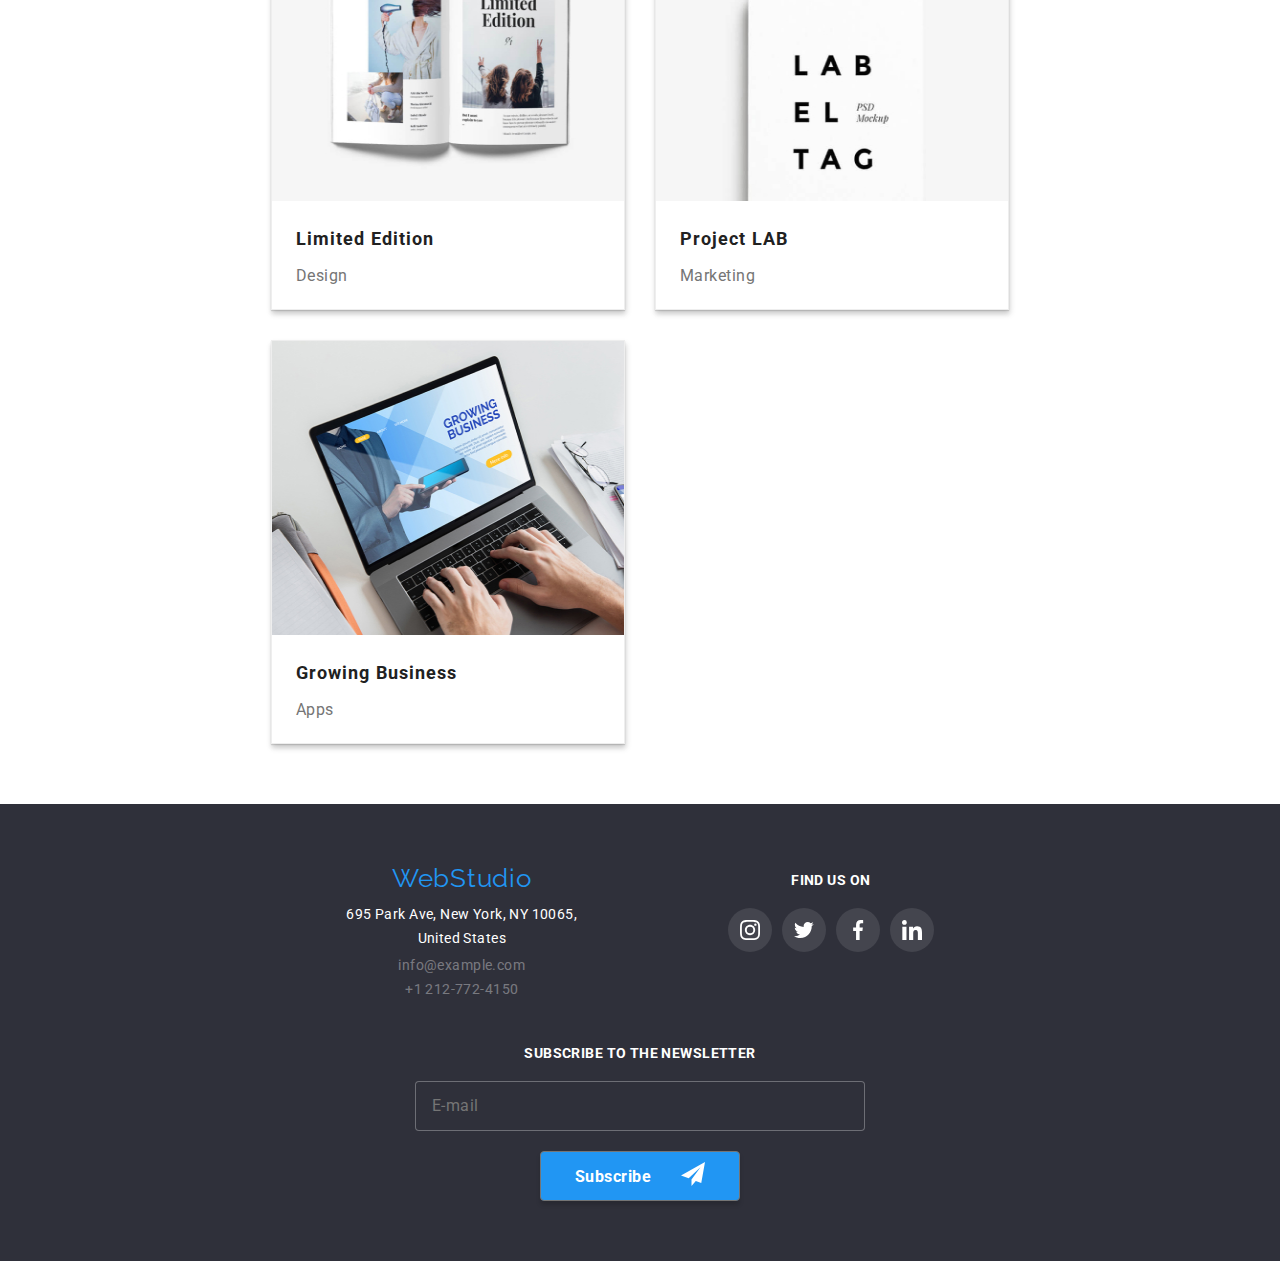
==== commit e57c0bfc: "adding what-we-do section to the 1440px" ====
--- a/portfolio.html
+++ b/portfolio.html
@@ -10,13 +10,13 @@
       href="https://fonts.googleapis.com/css2?family=Raleway:wght@700&family=Roboto:wght@400;500;700;900&display=swap"
       rel="stylesheet"
     />
-    <link rel="stylesheet" href="./css/main.css" />
+    <link rel="stylesheet" href="./css/main.min.css" />
     <title>WebStudio Portfolio</title>
   </head>
   <body>
-    <header class="">
+    <header class="nav-bar">
       <nav class="nav container">
-        <a href="#" class="logo nav__logo">WebStudio</a>
+        <a href="./index.html" class="logo nav__logo">WebStudio</a>
         <button
           type="button"
           class="nav__button"
@@ -372,62 +372,26 @@
       </div>
     </footer>
 
-    <script>
-      // script for the modal window activation/deactivation
-
-      const refs = {
-        openModalBtn: document.querySelector("[data-open-modal-window]"),
-        closeModalBtn: document.querySelector("[data-close-modal-window]"),
-        backdrop: document.querySelector("[data-backdrop]"),
-      };
-
-      refs.openModalBtn.addEventListener("click", toggleModal);
-      refs.closeModalBtn.addEventListener("click", toggleModal);
-
-      refs.backdrop.addEventListener("click", logBackdropClick);
-
-      function toggleModal() {
-        document.body.classList.toggle("modal-open");
-        refs.backdrop.classList.toggle("is-hidden");
-      }
-
-      function logBackdropClick() {
-        // console.log("This is the click into backdrop");
-      }
-
+    <!-- <script>
       // script for the burger-menu open-closing
 
       (() => {
-        const menuBtnRef = document.querySelector("[data-menu-button]");
-        const mobileMenuRef = document.querySelector("[data-menu]");
-        const mobileMenuRef2 = document.querySelector("[data-menu2]");
-
-        menuBtnRef.addEventListener("click", () => {
+        const menuBtnRef2 = document.querySelector("[data-menu-button2]");
+        const mobileMenuRef3 = document.querySelector("[data-menu3]");
+        const mobileMenuRef4 = document.querySelector("[data-menu4]");
+
+        menuBtnRef2.addEventListener("click", () => {
           const expanded =
-            menuBtnRef.getAttribute("aria-expanded") === "true" || false;
+            menuBtnRef2.getAttribute("aria-expanded") === "true" || false;
 
           menuBtnRef.classList.toggle("is-open");
           menuBtnRef.setAttribute("aria-expanded", !expanded);
 
-          mobileMenuRef.classList.toggle("is-open");
-          mobileMenuRef2.classList.toggle("is-open");
+          mobileMenuRef3.classList.toggle("is-open");
+          mobileMenuRef4.classList.toggle("is-open");
         });
       })();
-
-      // script for the form processing tracking
-
-      (() => {
-        document
-          .querySelector(".request-form")
-          .addEventListener("submit", (e) => {
-            e.preventDefault();
-
-            new FormData(e.currentTarget).forEach((value, name) =>
-              console.log(`${name}: ${value}`)
-            );
-          });
-      })();
-    </script>
+    </script> -->
     <!-- <script src="./js/script.js"></script> -->
   </body>
 </html>
--- a/css/main.min.css
+++ b/css/main.min.css
@@ -0,0 +1 @@
+/*! modern-normalize v1.1.0 | MIT License | https://github.com/sindresorhus/modern-normalize */*,::after,::before{-webkit-box-sizing:border-box;box-sizing:border-box}html{-moz-tab-size:4;-o-tab-size:4;tab-size:4}html{line-height:1.15;-webkit-text-size-adjust:100%}body{margin:0}body{font-family:system-ui,-apple-system,"Segoe UI",Roboto,Helvetica,Arial,sans-serif,"Apple Color Emoji","Segoe UI Emoji"}hr{height:0;color:inherit}abbr[title]{-webkit-text-decoration:underline dotted;text-decoration:underline dotted}b,strong{font-weight:bolder}code,kbd,pre,samp{font-family:ui-monospace,SFMono-Regular,Consolas,"Liberation Mono",Menlo,monospace;font-size:1em}small{font-size:80%}sub,sup{font-size:75%;line-height:0;position:relative;vertical-align:baseline}sub{bottom:-0.25em}sup{top:-0.5em}table{text-indent:0;border-color:inherit}button,input,optgroup,select,textarea{font-family:inherit;font-size:100%;line-height:1.15;margin:0}button,select{text-transform:none}[type=button],[type=reset],[type=submit],button{-webkit-appearance:button}::-moz-focus-inner{border-style:none;padding:0}:-moz-focusring{outline:1px dotted ButtonText}:-moz-ui-invalid{box-shadow:none}legend{padding:0}progress{vertical-align:baseline}::-webkit-inner-spin-button,::-webkit-outer-spin-button{height:auto}[type=search]{-webkit-appearance:textfield;outline-offset:-2px}::-webkit-search-decoration{-webkit-appearance:none}::-webkit-file-upload-button{-webkit-appearance:button;font:inherit}summary{display:list-item}.container{margin:0 auto;padding:0 15px}@media screen and (min-width: 480px){.container{width:480px}}@media screen and (min-width: 768px){.container{width:768px}}@media screen and (min-width: 1440px){.container{width:1200px}}*{-webkit-box-sizing:border-box;box-sizing:border-box;margin:0;font-size:14px;font-family:Roboto,serif;background-color:#fff;letter-spacing:.03em}body.modal-open{overflow:hidden}a{text-decoration:none;color:#212121}li{list-style:none}ul{padding-left:0}.margin-top{margin-top:94px}section .container{background-color:inherit}.secondary-title{text-align:center;color:#212121;font-family:Roboto,serif;font-size:36px;font-weight:700;line-height:1.1666;letter-spacing:.03rem;padding-top:60px;padding-bottom:30px}@media screen and (min-width: 1600px){.secondary-title{padding-top:94px;padding-bottom:50px}}.button{font-weight:700;letter-spacing:.03rem;color:#fff;font-size:16px;line-height:1.875;min-width:200px;background-color:#2196f3;padding:10px 20px;border:1px solid #757575;-webkit-box-shadow:0px 4px 4px rgba(0,0,0,.15);box-shadow:0px 4px 4px rgba(0,0,0,.15);-webkit-transition:1s ease;transition:1s ease;border-radius:4px;cursor:pointer}.button{font-weight:700;letter-spacing:.03rem;color:#fff;font-size:16px;line-height:1.875;min-width:200px;background-color:#2196f3;padding:10px 20px;border:1px solid #757575;-webkit-box-shadow:0px 4px 4px rgba(0,0,0,.15);box-shadow:0px 4px 4px rgba(0,0,0,.15);-webkit-transition:1s ease;transition:1s ease;border-radius:4px;cursor:pointer}.logo{display:block;font-size:26px;font-family:Raleway,serif;color:#2196f3}@media screen and (max-width: 480){.logo{max-width:480px}}header{position:relative}.nav{display:-webkit-box;display:-ms-flexbox;display:flex;-webkit-box-align:center;-ms-flex-align:center;align-items:center;-webkit-box-pack:justify;-ms-flex-pack:justify;justify-content:space-between}@media screen and (min-width: 768px){.nav .nav__list{display:-webkit-box;display:-ms-flexbox;display:flex}.nav .nav__contacts{display:block}}@media screen and (min-width: 1440px){.nav{-webkit-box-pack:start;-ms-flex-pack:start;justify-content:flex-start}.nav .nav__contacts{display:-webkit-box;display:-ms-flexbox;display:flex}}@media screen and (min-width: 768px){.nav__portfolio-page{border-bottom:1px solid #ececec;margin-bottom:60px}}@media screen and (min-width: 1440px){.nav__portfolio-page{margin-bottom:94px}}.nav__logo{padding:16px 0}@media screen and (min-width: 768px){.nav__logo{padding:26px 0}}.nav__button{margin:0;padding:0;border:none;background-color:rgba(0,0,0,0);cursor:pointer}.nav__button .menu-close-icon{display:none}.nav__button.is-open .menu-close-icon{display:block}.nav__button.is-open .menu-open-icon{display:none}@media screen and (min-width: 768px){.nav__button{display:none}}.menu-open-icon{width:24px;height:16px}.menu-close-icon{width:19px;height:19px}@media screen and (max-width: 767px){.nav__list{position:absolute;top:100%;left:0;z-index:2;width:100%;display:none}.nav__list.is-open{display:block}}@media screen and (min-width: 768px){.nav__list{padding:26px 0;display:-webkit-box;display:-ms-flexbox;display:flex}}@media screen and (min-width: 1440px){.nav__list{margin-left:93px}}@media screen and (max-width: 767px){.nav__item{padding:15px;margin:0 auto;text-align:center}}@media screen and (min-width: 768px){.nav__item{margin-right:62px}.nav__item:last-child{margin-right:0}}@media screen and (max-width: 767px){.nav__link{width:100%}}@media screen and (min-width: 768px){.nav__link{padding:33px 0 33px 0}}@media screen and (max-width: 767px){.nav__contacts{position:absolute;top:315%;left:0;padding-top:15px;padding-bottom:25px;z-index:2;width:100%;display:none}.nav__contacts.is-open{display:block}}@media screen and (min-width: 1440px){.nav__contacts{display:-webkit-box;display:-ms-flexbox;display:flex;-webkit-box-align:center;-ms-flex-align:center;align-items:center;margin-left:auto}}@media screen and (max-width: 767px){.contacts__nav__item{padding:5px;margin:0 auto;text-align:center}}@media screen and (min-width: 768px){.contacts__nav__item:hover,.contacts__nav__item:focus{color:#2196f3;fill:#2196f3}.contacts__nav__item:last-child{margin-top:10px}}@media screen and (min-width: 1440px){.contacts__nav__item:last-child{margin-left:30px;margin-top:0}}@media screen and (max-width: 767px){.nav__contacts-link:hover,.nav__contacts-link:focus{color:#2196f3}}@media screen and (min-width: 768px){.nav__contacts-link:hover,.nav__contacts-link:focus{color:#2196f3;fill:#2196f3}}@media screen and (min-width: 1440px){.nav__contacts-link{display:-webkit-box;display:-ms-flexbox;display:flex;-webkit-box-align:center;-ms-flex-align:center;align-items:center;margin-left:0}}@media screen and (min-width: 1440px){.icons-list{margin-right:10px}}@media screen and (max-width: 767px){.active:hover,.active:focus{color:#2196f3}}@media screen and (min-width: 768px){.active{color:#2196f3;position:relative}.active::after{content:"";position:absolute;bottom:0;left:0;width:100%;height:4px;border-radius:2px;background-color:#2196f3}}.active-hrv{color:currentColor;-webkit-transition:color 250ms cubic-bezier(0.075, 0.82, 0.165, 1);transition:color 250ms cubic-bezier(0.075, 0.82, 0.165, 1);position:relative}.active-hrv:hover,.active-hrv:focus{color:#2196f3}@media screen and (min-width: 768px){.active-hrv::after{content:"";position:absolute;bottom:0;left:0;width:100%;height:4px;border-radius:2px;background-color:#2196f3;-webkit-transform:scaleX(0);transform:scaleX(0);-webkit-transition:-webkit-transform 250ms cubic-bezier(0.075, 0.82, 0.165, 1);transition:-webkit-transform 250ms cubic-bezier(0.075, 0.82, 0.165, 1);transition:transform 250ms cubic-bezier(0.075, 0.82, 0.165, 1);transition:transform 250ms cubic-bezier(0.075, 0.82, 0.165, 1), -webkit-transform 250ms cubic-bezier(0.075, 0.82, 0.165, 1)}}.active-hrv:hover::after,.active-hrv:focus::after{-webkit-transform:scaleX(1);transform:scaleX(1)}.hero{position:relative;display:-webkit-box;display:-ms-flexbox;display:flex;-webkit-box-align:center;-ms-flex-align:center;align-items:center;text-align:center;width:100%;height:400px;max-width:480px;color:#fff;font-family:Roboto,serif;margin:0 auto;background-color:#2f303a;background-image:-webkit-gradient(linear, left top, left bottom, from(rgba(47, 48, 58, 0.2)), to(rgba(47, 48, 58, 0.2))),url("../images/hero-image.jpg");background-image:linear-gradient(rgba(47, 48, 58, 0.2), rgba(47, 48, 58, 0.2)),url("../images/hero-image.jpg");background-repeat:no-repeat;background-position:center;background-size:cover;margin-bottom:60px;padding:118px 0}@media screen and (min-width: 768px){.hero{margin-left:auto;margin-right:auto;background-size:cover;margin-bottom:60px;max-width:768px;height:400px}}@media screen and (min-width: 1440px){.hero{margin-bottom:94px;max-width:1600px;height:600px}}.hero>.container{display:-webkit-box;display:-ms-flexbox;display:flex;-webkit-box-align:center;-ms-flex-align:center;align-items:center;display:flex;background:rgba(0,0,0,0);-webkit-box-orient:vertical;-webkit-box-direction:normal;-ms-flex-direction:column;flex-direction:column}.hero__title{width:100%;background:rgba(0,0,0,0);margin:0;text-transform:uppercase;font-weight:900;font-size:26px;line-height:1.3636;padding:0 60px;margin-bottom:30px}@media screen and (min-width: 768px){.hero__title{padding:0 204px}}@media screen and (min-width: 1440px){.hero__title{font-size:44px;padding:0 270px}}.button{font-weight:700;letter-spacing:.03rem;color:#fff;font-size:16px;line-height:1.875;min-width:200px;background-color:#2196f3;padding:10px 20px;border:1px solid #757575;-webkit-box-shadow:0px 4px 4px rgba(0,0,0,.15);box-shadow:0px 4px 4px rgba(0,0,0,.15);-webkit-transition:1s ease;transition:1s ease;border-radius:4px;cursor:pointer;-webkit-box-sizing:border-box;box-sizing:border-box}.hero .button:hover{color:#2196f3;background-color:#fff}.backdrop{position:fixed;top:0;left:0;width:100%;height:100%;z-index:2;background-color:rgba(104,104,104,.5);opacity:1;-webkit-transition:opacity 250ms cubic-bezier(0.075, 0.82, 0.165, 1);transition:opacity 250ms cubic-bezier(0.075, 0.82, 0.165, 1);overflow-y:scroll}.is-hidden{opacity:0;pointer-events:none;scroll-behavior:unset}.is-hidden .modal-window{-webkit-transform:translate(-50%, -50%) scale(0.8);transform:translate(-50%, -50%) scale(0.8)}.modal-window{position:absolute;top:50%;left:50%;-webkit-transform:translate(-50%, -50%);transform:translate(-50%, -50%);max-width:450px;height:609px;-webkit-box-shadow:0px 1px 3px rgba(0,0,0,.12),0px 1px 1px rgba(0,0,0,.14),0px 2px 1px rgba(0,0,0,.2);box-shadow:0px 1px 3px rgba(0,0,0,.12),0px 1px 1px rgba(0,0,0,.14),0px 2px 1px rgba(0,0,0,.2);border-radius:4px;-webkit-transform:translate(-50%, -50%) scale(1);transform:translate(-50%, -50%) scale(1);-webkit-transition:-webkit-transform 250ms cubic-bezier(0.075, 0.82, 0.165, 1);transition:-webkit-transform 250ms cubic-bezier(0.075, 0.82, 0.165, 1);transition:transform 250ms cubic-bezier(0.075, 0.82, 0.165, 1);transition:transform 250ms cubic-bezier(0.075, 0.82, 0.165, 1), -webkit-transform 250ms cubic-bezier(0.075, 0.82, 0.165, 1)}@media screen and (min-width: 1440px){.modal-window{max-width:528px;height:581px}}.closing-button{display:-webkit-box;display:-ms-flexbox;display:flex;-webkit-box-align:center;-ms-flex-align:center;align-items:center;-webkit-box-pack:center;-ms-flex-pack:center;justify-content:center;position:absolute;top:8px;right:8px;width:30px;height:30px;border-radius:50%;border:1px solid rgba(0,0,0,.1);cursor:pointer}.closing-button:hover{border:1px solid #2196f3}.closing-button:hover .closing-icon{fill:#2196f3}.closing-icon{margin:0;padding:0;width:11px;height:11px;fill:currentColor;background-repeat:no-repeat;cursor:pointer}.request-form{color:#757575;padding:0 40px;font-family:"Roboto";letter-spacing:.03em;font-style:normal}.request-form__title{font-weight:700;font-size:20px;line-height:1.15;text-align:center;color:#212121;margin-top:40px;margin-bottom:44px}@media screen and (min-width: 1600px){.request-form__title{margin-bottom:30px}}.field-form{position:relative}.field-form:focus-within .field-form__text{-webkit-transform:translate(-43px, -30px);transform:translate(-43px, -30px)}.field-form:hover .field-form__icon{fill:#2196f3}@media screen and (min-width: 1600px){.field-form{position:relative;margin:0 auto;padding:0;display:-webkit-box;display:-ms-flexbox;display:flex;-webkit-box-orient:vertical;-webkit-box-direction:normal;-ms-flex-direction:column;flex-direction:column;text-align:left}}.field-form__input,.field-form__textarea{width:370px;border:1px solid rgba(33,33,33,.2);border-radius:4px;margin-bottom:10px;padding:10px 20px;resize:none;-webkit-transition:outline 250ms linear;transition:outline 250ms linear}.field-form__input:hover,.field-form__input:focus,.field-form__textarea:hover,.field-form__textarea:focus{outline:1px solid #2196f3}.field-form__input{margin-bottom:28px;padding-left:42px}.field-form__input:not(:-moz-placeholder-shown)+.field-form__text{transform:translate(-43px, -30px)}.field-form__input:not(:-ms-input-placeholder)+.field-form__text{transform:translate(-43px, -30px)}.field-form__input:not(:placeholder-shown)+.field-form__text{-webkit-transform:translate(-43px, -30px);transform:translate(-43px, -30px)}.field-form__input:focus~.field-form__icon{fill:#2196f3}.field-form__textarea{height:120px;margin-bottom:0}.field-form__comments{position:absolute;top:-15%;left:0}.field-form__text{position:absolute;top:2%;left:42px;-webkit-transform:translate(0);transform:translate(0);-webkit-transition:-webkit-transform 250ms linear;transition:-webkit-transform 250ms linear;transition:transform 250ms linear;transition:transform 250ms linear, -webkit-transform 250ms linear;margin-bottom:4px;font-size:14px;line-height:1.16666;letter-spacing:.01em}.field-form__text-comments{position:absolute;top:-15%;left:0}.field-form__textarea-block{position:relative;margin-bottom:20px}.flex-form{display:-webkit-box;display:-ms-flexbox;display:flex;-webkit-box-orient:horizontal;-webkit-box-direction:normal;-ms-flex-direction:row;flex-direction:row}.checkbox-form{-webkit-appearance:none;-moz-appearance:none;appearance:none;width:1px;height:1px;margin:-1px;border:0;padding:0;clip:rect(0 0 0 0);overflow:hidden}.checkbox-form:checked+.check__form-icon{background-image:url("../images/icons-sprite/icon-check.svg");background-color:#2196f3;background-size:contain;border-radius:3px;border-color:#2196f3;background-origin:border-box}.check__form-icon{position:absolute;top:0;left:0;border:2px solid #000;width:16px;height:15px;fill:#000;border-radius:2px}.checkbox-form__text{margin-left:24px;font-size:12px;text-align:left}.button__d-block{display:block;margin:20px auto 40px auto}.field-form__icon{position:absolute;top:3%;left:15px;fill:#212121;-webkit-transition:fill 250ms linear;transition:fill 250ms linear}.name__form-icon{width:12px;height:12px}.phone__form-icon{width:13px;height:13px}.email__form-icon{width:15px;height:12px}.soft-skills-section{margin-right:0;margin-bottom:60px;font-size:14px}@media screen and (min-width: 768px){.soft-skills-section{display:-webkit-box;display:-ms-flexbox;display:flex;-webkit-box-orient:horizontal;-webkit-box-direction:normal;-ms-flex-direction:row;flex-direction:row;-ms-flex-wrap:wrap;flex-wrap:wrap;-webkit-box-pack:justify;-ms-flex-pack:justify;justify-content:space-between}}@media screen and (min-width: 1440px){.soft-skills-section{margin-bottom:94px}}@media screen and (min-width: 768px){.soft-skills__list-item{width:354px;height:251px;margin-bottom:30px}.soft-skills__list-item:nth-last-child(-n+2){margin-bottom:0}}@media screen and (min-width: 1440px){.soft-skills__list-item{width:270px;margin-bottom:0}}.soft-skills__icons-div{display:-webkit-box;display:-ms-flexbox;display:flex;-webkit-box-align:center;-ms-flex-align:center;align-items:center;-webkit-box-pack:center;-ms-flex-pack:center;justify-content:center;height:120px;max-width:480;margin-bottom:30px;text-align:center;background-color:#f5f4fa;border-radius:4px}.soft-skills__icons-list{background-color:rgba(0,0,0,0)}.soft-skills__title{text-align:center;padding-bottom:10px;font-weight:700;text-transform:uppercase}.soft-skills__text{color:#757575;line-height:1.7;margin-bottom:30px}.what-we-do__title{padding:0;margin-bottom:50px}.what-we-do-list{display:-webkit-box;display:-ms-flexbox;display:flex;position:relative;-webkit-box-pack:justify;-ms-flex-pack:justify;justify-content:space-between;z-index:1;margin-bottom:94px}.what-we-do-list__content{position:relative;max-height:294px}.what-we-do__text{position:absolute;left:0;bottom:0;width:100%;padding:27px 0;font-family:"Roboto";font-style:normal;font-weight:700;font-size:14px;line-height:1.1428;letter-spacing:.03em;background:rgba(47,48,58,.8);text-align:center;text-transform:uppercase;color:#fff}@media screen and (max-width: 1439px){.what-we-do__title,.what-we-do-list{display:none}}.our-team{background-color:#f5f4fa;padding-bottom:60px}@media screen and (min-width: 1440px){.our-team{padding-bottom:94px}}.gray-bg{background-color:inherit}.our-team__list{background:inherit}@media screen and (min-width: 768px){.our-team__list{display:-webkit-box;display:-ms-flexbox;display:flex;-webkit-box-orient:horizontal;-webkit-box-direction:normal;-ms-flex-direction:row;flex-direction:row;-ms-flex-wrap:wrap;flex-wrap:wrap;-webkit-box-pack:justify;-ms-flex-pack:justify;justify-content:space-between}}.our-team__person{text-align:center;margin-bottom:30px;-webkit-box-shadow:0px 1px 3px rgba(0,0,0,.12),0px 1px 1px rgba(0,0,0,.14),0px 2px 1px rgba(0,0,0,.2);box-shadow:0px 1px 3px rgba(0,0,0,.12),0px 1px 1px rgba(0,0,0,.14),0px 2px 1px rgba(0,0,0,.2);border-radius:0px 0px 4px 4px}.our-team__person:last-child{margin-bottom:0}@media screen and (min-width: 768px){.our-team__person{width:354px;height:536px}.our-team__person:nth-last-child(-n+2){margin-bottom:0}}@media screen and (min-width: 1440px){.our-team__person{width:270px;height:428px;margin-bottom:0}}.our-team__title{padding-top:60px;padding-bottom:30px}.our-team__img{width:100%;height:100%;margin-bottom:30px}@media screen and (min-width: 480px){.our-team__img{width:450px;height:460px}}@media screen and (min-width: 768px){.our-team__img{width:354px;height:374px}}@media screen and (min-width: 1440px){.our-team__img{width:270px;height:260px}}.our-team__name{font-weight:500;margin-bottom:10px;font-size:16px}.our-team__position{font-weight:400;color:#757575;font-size:16px;padding-bottom:16px}.team-social__icon-list{width:100%;margin-bottom:30px;display:-webkit-inline-box;display:-ms-inline-flexbox;display:inline-flex;-webkit-box-pack:center;-ms-flex-pack:center;justify-content:center}.team-social__icon-list li{display:list-item}.team-social__link{-webkit-transition:250ms cubic-bezier(0.4, 0, 0.2, 1);transition:250ms cubic-bezier(0.4, 0, 0.2, 1);color:#afb1b8;display:-webkit-box;display:-ms-flexbox;display:flex;-webkit-box-pack:center;-ms-flex-pack:center;justify-content:center;-webkit-box-align:center;-ms-flex-align:center;align-items:center;width:44px;height:44px;border-radius:50%;outline:none}.team-social__link:hover,.team-social__link:focus{background-color:#2196f3}.team-social__link:hover .team-social__icon,.team-social__link:focus .team-social__icon{-webkit-transition:250ms cubic-bezier(0.4, 0, 0.2, 1);transition:250ms cubic-bezier(0.4, 0, 0.2, 1);background-color:#2196f3;fill:#fff}.team-social__icon{-webkit-transition:250ms cubic-bezier(0.4, 0, 0.2, 1);transition:250ms cubic-bezier(0.4, 0, 0.2, 1);fill:currentColor}@media screen and (min-width: 1440px){.regular-customers__title{padding-bottom:50px}}.regular-customers__list{display:-webkit-box;display:-ms-flexbox;display:flex;-webkit-box-pack:justify;-ms-flex-pack:justify;justify-content:space-between;-ms-flex-wrap:wrap;flex-wrap:wrap;margin-bottom:60px}@media screen and (min-width: 768px){.regular-customers__list{margin-bottom:60px}}@media screen and (min-width: 1440px){.regular-customers__list{margin-bottom:94px;-ms-flex-wrap:nowrap;flex-wrap:nowrap}}.regular-customers__link{margin-left:auto;margin-right:auto;margin-bottom:15px}@media screen and (min-width: 768px){.regular-customers__link:nth-child(2n+1){margin-bottom:30px}.regular-customers__link:nth-last-child(-n+2){margin-bottom:0}}@media screen and (min-width: 1440px){.regular-customers__link:nth-child(2n+1){margin-bottom:0}}.regular-customers__list-item{width:210px;height:92px;border:1px solid #afb1b8;border-radius:4px;display:-webkit-box;display:-ms-flexbox;display:flex;-webkit-box-pack:center;-ms-flex-pack:center;justify-content:center;-webkit-box-align:center;-ms-flex-align:center;align-items:center}.regular-customers__list-item:hover{border:1px solid #2196f3}@media screen and (min-width: 768px){.regular-customers__list-item{width:226px}}@media screen and (min-width: 1440px){.regular-customers__list-item{width:170px}.regular-customers__list-item:nth-child(2n+1){margin-bottom:0}}.regular-customers__icon{fill:#afb1b8;-webkit-transition:250ms cubic-bezier(0.4, 0, 0.2, 1);transition:250ms cubic-bezier(0.4, 0, 0.2, 1)}.regular-customers__link:hover .regular-customers__icon,.regular-customers__link:focus .regular-customers__icon{fill:#2196f3}footer,footer .container,footer a,footer p,footer ul,footer li,footer h2,.footer-social,.footer-social__icons,.footer-form,.subscribe-form,.footer__email-input,.footer__email-label,.footer__email-input-block{background-color:#2f303a}footer{width:100%}@media screen and (min-width: 1440px){footer{width:none;display:-webkit-box;display:-ms-flexbox;display:flex;-webkit-box-align:center;-ms-flex-align:center;align-items:center}}@media screen and (min-width: 1440px){.footer-block{display:-webkit-box;display:-ms-flexbox;display:flex;-webkit-box-align:center;-ms-flex-align:center;align-items:center;-webkit-box-pack:justify;-ms-flex-pack:justify;justify-content:space-between}}.footer-title{color:#fff;text-transform:uppercase;line-height:1.1428;margin-bottom:20px;text-align:center}@media screen and (min-width: 1440px){.footer-title{text-align:left}}.contacts-block{background-color:inherit}@media screen and (min-width: 768px){.contacts-block{display:-webkit-box;display:-ms-flexbox;display:flex;-ms-flex-pack:distribute;justify-content:space-around;-webkit-box-align:center;-ms-flex-align:center;align-items:center}}.footer-contacts{background-color:inherit}.footer-contacts:hover .google-map-link,.footer-contacts:focus .google-map-link{color:rgba(255,255,255,.8)}@media screen and (min-width: 768px){.footer-contacts{display:inline-block}}@media screen and (min-width: 1440px){.footer-contacts{text-align:left}}.footer__logo{display:block;padding-top:60px;background-color:#2f303a;padding-bottom:9px;text-align:center}@media screen and (min-width: 1440px){.footer__logo{text-align:left}}.google-map-link{display:block;color:#fff;line-height:1.714;width:231px;margin-left:auto;margin-right:auto;text-align:center;margin-bottom:6px}@media screen and (min-width: 1440px){.google-map-link{text-align:left}}.footer-contacts__list{display:block;margin-bottom:48px}.footer-contacts__item{display:block;color:#fff;opacity:.6;color:rgba(255,255,255,.6);-webkit-transition:250ms cubic-bezier(0.4, 0, 0.2, 1);transition:250ms cubic-bezier(0.4, 0, 0.2, 1);text-align:center;margin-bottom:8px}.footer-contacts__item:hover,.footer-contacts__item:focus{color:rgba(255,255,255,.8)}@media screen and (min-width: 1440px){.footer-contacts__item{text-align:left;margin-bottom:9px}}@media screen and (min-width: 768px){.footer-social{margin-bottom:25px}}@media screen and (min-width: 1440px){.footer-social{margin-left:70px}}.footer-social__icons-list{margin-bottom:60px}@media screen and (min-width: 768px){.footer-social__icons-list{margin-bottom:0}}.footer-social__icons{margin-bottom:0}.footer-social__icons-list__item{margin-right:10px}.footer-social__icons-list__item:last-child{margin-right:0}.footer-social__icons-link{background:rgba(255,255,255,.1)}.footer-social__icons{background-color:rgba(0,0,0,0);fill:#fff;margin-bottom:0}.subscribe-form{padding-bottom:60px}@media screen and (min-width: 1440px){.subscribe-form{display:-webkit-box;display:-ms-flexbox;display:flex;-webkit-box-align:center;-ms-flex-align:center;align-items:center;-webkit-box-pack:right;-ms-flex-pack:right;justify-content:right}}@media screen and (min-width: 1440px){.subscribe-form{padding-bottom:0}}@media screen and (min-width: 1440px){.footer-form{margin-bottom:20px}}.footer__email-input-block{position:relative;margin-bottom:20px}@media screen and (min-width: 1440px){.footer__email-input-block{margin-bottom:0}}.footer__email-input{height:50px;width:100%;font-size:16px;border:1px solid rgba(255,255,255,.3);border-radius:4px;padding:15px;color:#fff}.footer__email-input:not(:-moz-placeholder-shown)+.footer__email-label{display:none}.footer__email-input:not(:-ms-input-placeholder)+.footer__email-label{display:none}.footer__email-input:focus+.footer__email-label,.footer__email-input:not(:placeholder-shown)+.footer__email-label{display:none}@media screen and (min-width: 480px){.footer__email-input{width:450px}.footer__email-input:not(:-moz-placeholder-shown)+.footer__email-label{display:block;transform:translateY(-40px);color:#fff}.footer__email-input:not(:-ms-input-placeholder)+.footer__email-label{display:block;transform:translateY(-40px);color:#fff}.footer__email-input:focus+.footer__email-label,.footer__email-input:not(:placeholder-shown)+.footer__email-label{display:block;-webkit-transform:translateY(-40px);transform:translateY(-40px);color:#fff}}@media screen and (min-width: 768px){.footer__email-input{display:block;margin:0 auto}.footer__email-input:not(:-moz-placeholder-shown)+.footer__email-label{transform:translateY(-40px);color:#fff}.footer__email-input:not(:-ms-input-placeholder)+.footer__email-label{transform:translateY(-40px);color:#fff}.footer__email-input:focus+.footer__email-label,.footer__email-input:not(:placeholder-shown)+.footer__email-label{-webkit-transform:translateY(-40px);transform:translateY(-40px);color:#fff}}@media screen and (min-width: 1440px){.footer__email-input{width:358px;margin-right:8px}.footer__email-input:not(:-moz-placeholder-shown)+.footer__email-label{transform:translateX(-75px)}.footer__email-input:not(:-ms-input-placeholder)+.footer__email-label{transform:translateX(-75px)}.footer__email-input:focus+.footer__email-label,.footer__email-input:not(:placeholder-shown)+.footer__email-label{-webkit-transform:translateX(-75px);transform:translateX(-75px)}}.footer__email-label{position:absolute;top:16px;left:16px;font-size:16px;color:#757575;-webkit-transition:color 250ms linear,-webkit-transform 250ms linear;transition:color 250ms linear,-webkit-transform 250ms linear;transition:transform 250ms linear,color 250ms linear;transition:transform 250ms linear,color 250ms linear,-webkit-transform 250ms linear}@media screen and (min-width: 768px){.footer__email-label{position:absolute;top:16px;left:161px}.footer__email-label:not(:-moz-placeholder-shown)+.footer__email-label{transform:translateY(-40px);color:#fff}.footer__email-label:not(:-ms-input-placeholder)+.footer__email-label{transform:translateY(-40px);color:#fff}.footer__email-label:focus+.footer__email-label,.footer__email-label:not(:placeholder-shown)+.footer__email-label{-webkit-transform:translateY(-40px);transform:translateY(-40px);color:#fff}}@media screen and (min-width: 1440px){.footer__email-label{top:16px;left:16px}}.footer-button{min-width:200px;height:50px;display:-webkit-box;display:-ms-flexbox;display:flex;-webkit-box-pack:center;-ms-flex-pack:center;justify-content:center;margin:0 auto}.footer-button:hover,.footer-button:focus{background-color:#f5f4fa;color:#2196f3}@media screen and (min-width: 1440px){.footer-button{margin:0}}.footer-button__label{background-color:rgba(0,0,0,0);font-size:16px;margin-right:30px}.icon-send{fill:#fff;width:24px;height:24px;background-color:rgba(0,0,0,0);-webkit-transition:fill 500ms linear;transition:fill 500ms linear}.nav-bar{border:1px solid #ececec;margin-bottom:60px}@media screen and (min-width: 1440px){.nav-bar{margin-bottom:94px}}.portfolio__nav{display:-webkit-box;display:-ms-flexbox;display:flex;-webkit-box-orient:horizontal;-webkit-box-direction:normal;-ms-flex-direction:row;flex-direction:row;-ms-flex-wrap:wrap;flex-wrap:wrap;margin-bottom:40px}@media screen and (min-width: 768px){.portfolio__nav{-ms-flex-wrap:nowrap;flex-wrap:nowrap;-webkit-box-pack:center;-ms-flex-pack:center;justify-content:center;margin-bottom:30px}}@media screen and (min-width: 1439px){.portfolio__nav{display:-webkit-box;display:-ms-flexbox;display:flex;-ms-flex-wrap:nowrap;flex-wrap:nowrap;-webkit-box-pack:center;-ms-flex-pack:center;justify-content:center;margin-bottom:50px}}.portfolio__list{margin-right:8px;margin-bottom:15px;border:none}.portfolio__list:nth-last-child(-n+2){margin-bottom:0}@media screen and (min-width: 768px){.portfolio__list{margin-bottom:0}}@media screen and (min-width: 1439px){.portfolio__list{margin-bottom:0}}.active-button{color:#fff;font-size:16px;line-height:1.875;min-width:200px;background-color:#2196f3;padding:10px 20px}.unactive-button{background-color:#f5f4fa;border-radius:4px;-webkit-box-shadow:none;box-shadow:none;color:#212121;font-weight:500;border:none}.unactive-button:hover,.unactive-button:focus{color:#fff;font-size:16px;line-height:1.875;min-width:200px;background-color:#2196f3;padding:10px 20px;-webkit-box-shadow:0px 4px 4px rgba(0,0,0,.15);box-shadow:0px 4px 4px rgba(0,0,0,.15);-webkit-transition:.4s ease-out;transition:.4s ease-out}.portfolio__nav-button{padding:6px 0}.button-1{padding:6px 26px 6px 27px}.button-2{padding:6px 31px 6px 30px}.button-3{padding:6px 53px 6px 53px}.button-4{padding:6px 25px 6px 26px}.button-5{padding:6px 27px 6px 26px}@media screen and (min-width: 768px){.gallery__list{display:-webkit-box;display:-ms-flexbox;display:flex;-ms-flex-wrap:wrap;flex-wrap:wrap;-webkit-box-pack:justify;-ms-flex-pack:justify;justify-content:space-between;margin-bottom:60px}}@media screen and (min-width: 1440px){.gallery__list{display:-webkit-box;display:-ms-flexbox;display:flex;-webkit-box-pack:justify;-ms-flex-pack:justify;justify-content:space-between;-ms-flex-wrap:wrap;flex-wrap:wrap;margin-bottom:94px}}.gallery__list-item{width:100%;margin-bottom:30px;-webkit-box-sizing:border-box;box-sizing:border-box;border:1px solid #eee;-webkit-box-shadow:0px 1px 1px rgba(0,0,0,.12),0px 4px 4px rgba(0,0,0,.06),1px 4px 6px rgba(0,0,0,.16);box-shadow:0px 1px 1px rgba(0,0,0,.12),0px 4px 4px rgba(0,0,0,.06),1px 4px 6px rgba(0,0,0,.16)}@media screen and (min-width: 480px){.gallery__list-item{width:450px;height:404px}}@media screen and (min-width: 768px){.gallery__list-item{width:354px}.gallery__list-item:nth-child(odd){margin-right:30px}.gallery__list-item:nth-last-child(-n+2){margin-bottom:0}}@media screen and (min-width: 1440px){.gallery__list-item{margin-bottom:30px;width:370px;height:404px}.gallery__list-item:nth-child(odd){margin-right:0}.gallery__list-item:nth-last-child(-n+3){margin-bottom:0}}.gallery__list-img{width:100%;background-size:contain}@media screen and (min-width: 480px){.gallery__list-img{height:294px}}@media screen and (min-width: 768px){.gallery__list-img{width:354px}}@media screen and (min-width: 1440px){.gallery__list-img{height:294px;width:370px}}.gallery__list-link{width:100%;display:block;position:relative;overflow:hidden;height:294px}.gallery__list-link:hover .overlay{-webkit-transform:translateY(0%);transform:translateY(0%)}.gallery__list-title{font-weight:700;font-size:14px;line-height:2;letter-spacing:.06em;color:#212121;padding:20px 0 4px 24px}@media screen and (min-width: 480px){.gallery__list-title{font-size:18px}}.gallery__list-text{font-weight:400;font-size:12px;line-height:1.875;letter-spacing:.03em;color:#757575;padding:0 0 18px 24px}@media screen and (min-width: 480px){.gallery__list-text{font-size:16px}}.overlay{position:absolute;left:0;bottom:0;width:100%;height:100%;-webkit-transform:translateY(100%);transform:translateY(100%);-webkit-transition:-webkit-transform 250ms ease;transition:-webkit-transform 250ms ease;transition:transform 250ms ease;transition:transform 250ms ease, -webkit-transform 250ms ease;background-color:#2196f3;opacity:.9}@media screen and (min-width: 480px){.overlay{width:450px}}@media screen and (min-width: 768px){.overlay{width:354px}}@media screen and (min-width: 1440px){.overlay{width:370px}}.overlay__text{text-align:left;font-weight:400;font-size:18px;line-height:1.5555;background-color:rgba(0,0,0,0);padding:63px 24px 0 24px;color:#fff}/*# sourceMappingURL=main.min.css.map */